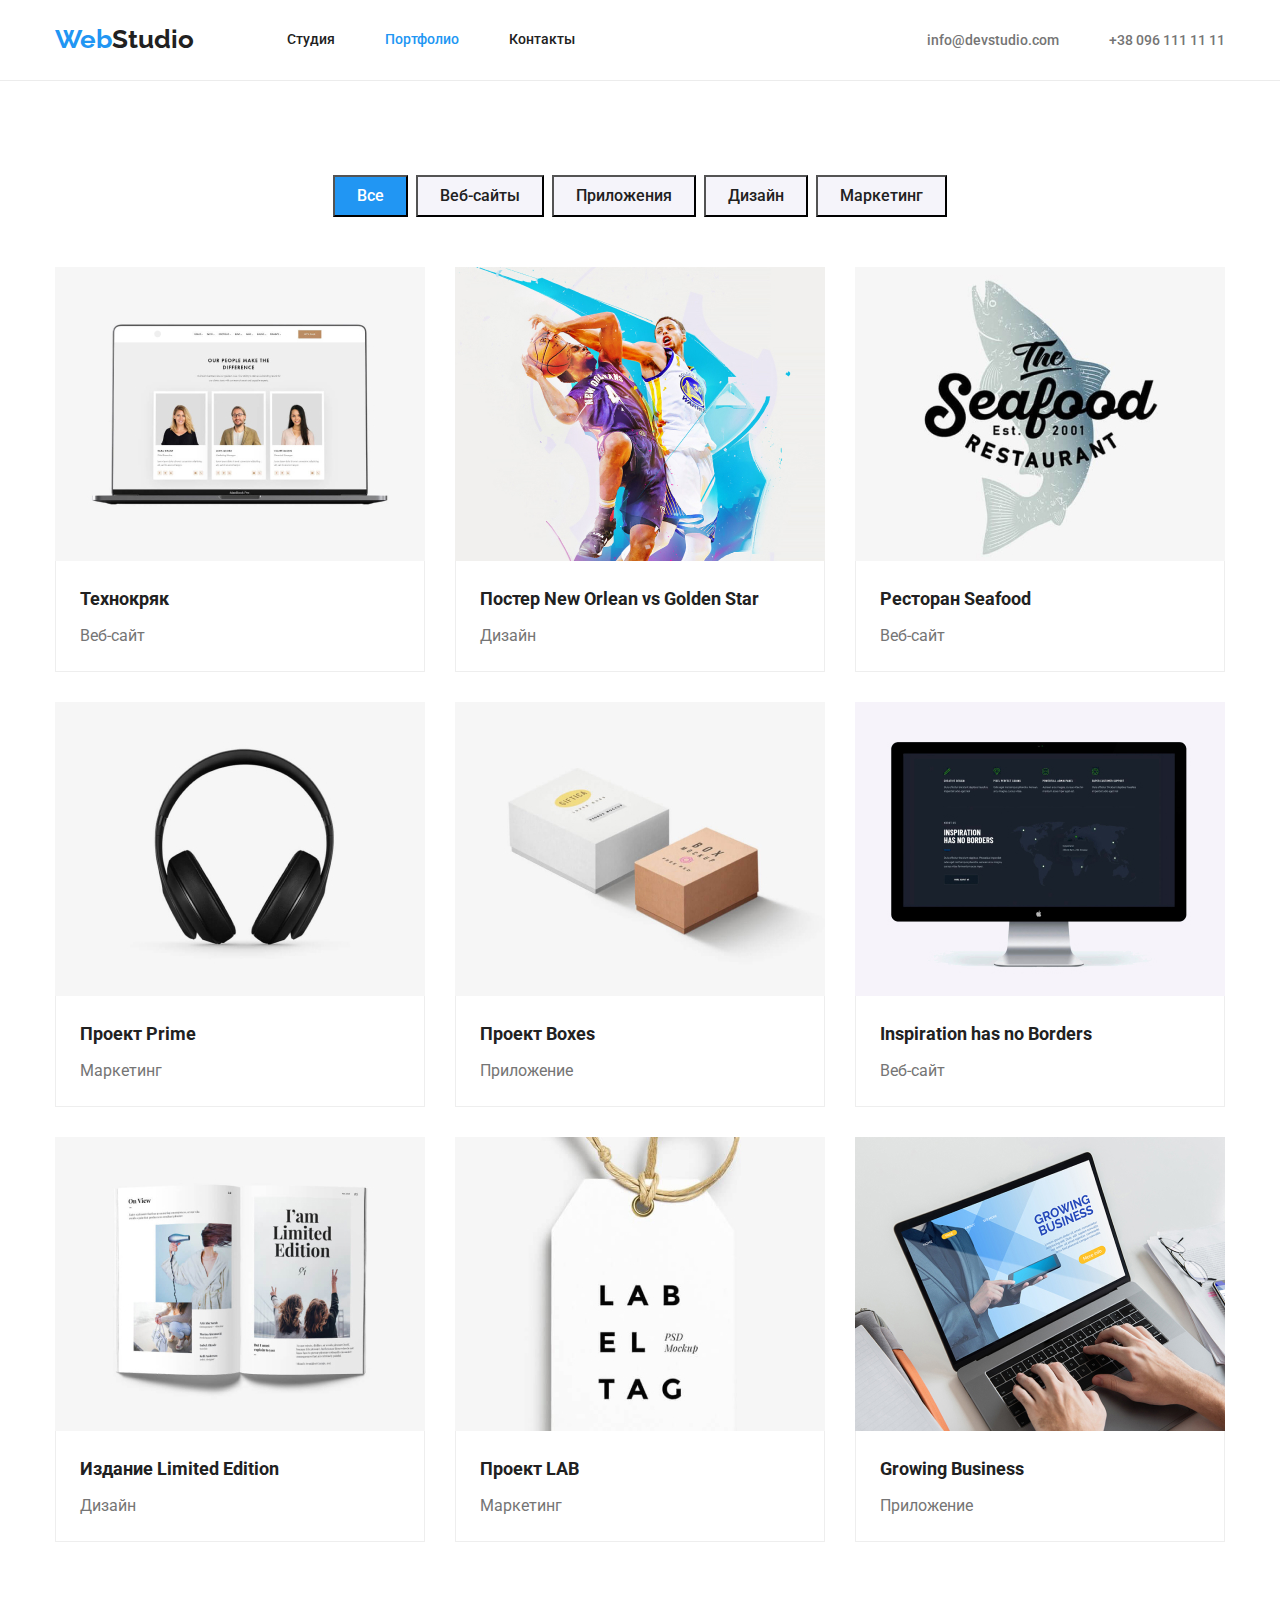
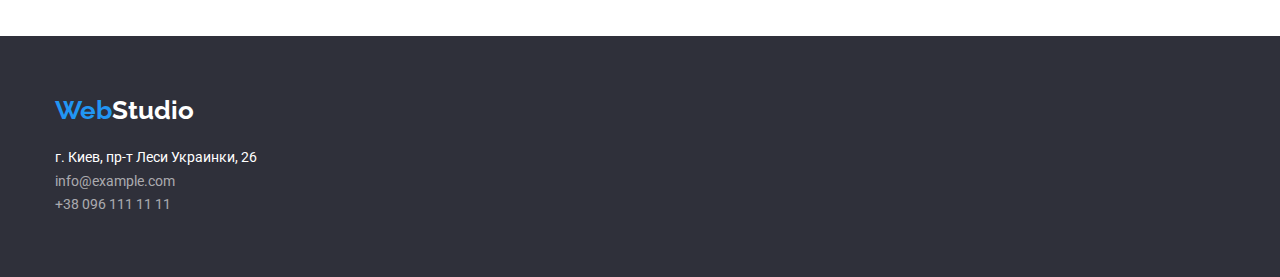
==== portfolio.html @ 1ecdde6a "Сделали фон Героя" ====
<!DOCTYPE html>
<html lang="ru">

<head>
    <meta charset="UTF-8" />
    <title>WebStudio</title>
    <link rel="preconnect" href="https://fonts.googleapis.com" />
    <link rel="preconnect" href="https://fonts.gstatic.com" crossorigin />
    <link href="https://fonts.googleapis.com/css2?family=Raleway:wght@700&family=Roboto:wght@400;500;700;900&display=swap" rel="stylesheet" />
    <link rel="stylesheet" href="https://cdnjs.cloudflare.com/ajax/libs/modern-normalize/1.1.0/modern-normalize.css" />
    <link rel="stylesheet" href="./css/styles.css" />
</head>

<body class="page">
    <!-- header -->
    <header class="page-header">
        <div class="container">
            <nav class="navigation main-nav">
                <a class="logo link" href="" lang="en">Web<span class="logo-accent">Studio</span>
          </a>
                <ul class="menu list">
                    <li class="menu-item">
                        <a href="./index.html" class="site-nav link">Студия</a>
                    </li>
                    <li class="menu-item">
                        <a href="./portfolio.html" class="site-nav link current">Портфолио</a
              >
            </li>
            <li class="menu-item">
              <a href="" class="site-nav link">Контакты</a>
                    </li>
                </ul>

                <ul class="menu-contact list">
                    <li class="item">
                        <a href="mailto:info@devstudio.com" class="contact-nav link">info@devstudio.com</a
              >
            </li>
            <li class="item">
              <a href="tel:+380961111111" class="contact-nav link"
                >+38 096 111 11 11</a
              >
            </li>
          </ul>
        </nav>
      </div>
    </header>
    <main>
      <section class="section">
        <div class="container">
          <h1 class="filters-link visually-hidden">Каталог работ</h1>

          <ul class="list filters">
            <li class="filters-btn">
              <button class="style-btn current" type="button">Все</button>
            </li>
            <li class="filters-btn">
              <button class="style-btn" type="button">Веб-сайты</button>
            </li>
            <li class="filters-btn">
              <button class="style-btn" type="button">Приложения</button>
            </li>
            <li class="filters-btn">
              <button class="style-btn" type="button">Дизайн</button>
            </li>
            <li class="filters-btn">
              <button class="style-btn" type="button">Маркетинг</button>
            </li>
          </ul>

          <ul class="list catalog">
            <li class="catalog-link">
              <a href="" class="link">
                <img
                  src="./images/portfolio_1.jpg"
                  alt="наши сотрудники"
                  width="370"
                  height="294"
                />
                <div class="catalog-content-wrapper">
                  <h2 class="section-works">Технокряк</h2>
                  <p class="subtytle">Веб-сайт</p>
                </div>
              </a>
                    </li>
                    <li class="catalog-link">
                        <a href="" class="link">
                            <img src="./images/portfolio_2.jpg" alt="баскетбол" width="370" height="294" />
                            <div class="catalog-content-wrapper">
                                <h2 class="section-works">
                                    Постер New Orlean vs Golden Star
                                </h2>
                                <p class="subtytle">Дизайн</p>
                            </div>
                        </a>
                    </li>
                    <li class="catalog-link">
                        <a href="" class="link">
                            <img src="./images/portfolio_3.jpg" alt="морепродукты" width="370" height="294" />
                            <div class="catalog-content-wrapper">
                                <h2 class="section-works">Ресторан Seafood</h2>
                                <p class="subtytle">Веб-сайт</p>
                            </div>
                        </a>
                    </li>
                    <li class="catalog-link">
                        <a href="" class="link">
                            <img src="./images/portfolio_4.jpg" alt="наушники" width="370" height="294" />
                            <div class="catalog-content-wrapper">
                                <h2 class="section-works">Проект Prime</h2>
                                <p class="subtytle">Маркетинг</p>
                            </div>
                        </a>
                    </li>
                    <li class="catalog-link">
                        <a href="" class="link">
                            <img src="./images/portfolio_5.jpg" alt="коробочки" width="370" height="294" />
                            <div class="catalog-content-wrapper">
                                <h2 class="section-works">Проект Boxes</h2>
                                <p class="subtytle">Приложение</p>
                            </div>
                        </a>
                    </li>
                    <li class="catalog-link">
                        <a href="" class="link">
                            <img src="./images/portfolio_6.jpg" alt="монитор" width="370" height="294" />
                            <div class="catalog-content-wrapper">
                                <h2 class="section-works">Inspiration has no Borders</h2>
                                <p class="subtytle">Веб-сайт</p>
                            </div>
                        </a>
                    </li>
                    <li class="catalog-link">
                        <a href="" class="link">
                            <img src="./images/portfolio_7.jpg" alt="книга" width="370" height="294" />
                            <div class="catalog-content-wrapper">
                                <h2 class="section-works">Издание Limited Edition</h2>
                                <p class="subtytle">Дизайн</p>
                            </div>
                        </a>
                    </li>
                    <li class="catalog-link">
                        <a href="" class="link">
                            <img src="./images/portfolio_8.jpg" alt="этикетка" width="370" height="294" />
                            <div class="catalog-content-wrapper">
                                <h2 class="section-works">Проект LAB</h2>
                                <p class="subtytle">Маркетинг</p>
                            </div>
                        </a>
                    </li>
                    <li class="catalog-link">
                        <a href="" class="link">
                            <img src="./images/portfolio_9.jpg" alt="ноутбук" width="370" height="294" />
                            <div class="catalog-content-wrapper">
                                <h2 class="section-works">Growing Business</h2>
                                <p class="subtytle">Приложение</p>
                            </div>
                        </a>
                    </li>
                </ul>
        </div>
        </section>
        </main>
        <footer class="footer">
            <div class="container">
                <a class="logo-footer link" href="" lang="en">Web<span class="logo-accent-footer">Studio</span></a
        >
        <address class="address">
          <ul class="list">
            <li>
              <a
                href="https://goo.gl/maps/fRFSX92PW33ccEuu6"
                class="link contact-info"
                target="_blank"
                rel="noopener noreferrer"
                >г. Киев, пр-т Леси Украинки, 26</a
              >
            </li>
            <li>
              <a href="mailto:info@example.com" class="link contact-info-item"
                >info@example.com</a
              >
            </li>
            <li>
              <a href="tel:+380961111111" class="link contact-info-item"
                >+38 096 111 11 11</a
              >
            </li>
          </ul>
        </address>
      </div>
    </footer>
  </body>
</html>
---- css/styles.css ----
h1,
h2,
h3,
p {
    margin-top: 0;
    margin-bottom: 0;
}

ul {
    margin-top: 0;
    margin-bottom: 0;
    padding-left: 0;
}

img {
    display: block;
}

.list {
    list-style: none;
    padding: 0;
    margin: 0;
}

.link {
    text-decoration: none;
}

 :root {
    --primary-text-color: #212121;
    --title-color: #757575;
    --primary-text-color-theme-light: #E5E5E5;
    --secondary-text-color-theme-light: #F5F4FA;
    --primary-text-color-theme-dark: #2F303A;
}

body {
    font-family: "Roboto", sans-serif;
    font-style: normal;
}


/*цвет основного текста #212121*/


/*цвет вторичного текста #757575*/


/*белый #FFFFFF*/


/*акцент #2196F3*/


/*цвет фона #F5F4FA*/


/* цвет фона #2F303A*/

.container {
    width: 1200px;
    padding-left: 15px;
    padding-right: 15px;
    margin: 0 auto;
}


/*      HEADER    */

.page-header {
    background-color: #FFFFFF;
    border-bottom: 1px solid #ECECEC;
}

.page-container {
    display: flex;
}

.logo {
    color: #2196F3;
    font-family: 'Raleway', sans-serif;
    font-weight: 700;
    font-size: 26px;
    line-height: 1, 19;
    display: block;
    padding-top: 24px;
    padding-bottom: 25px;
}

.logo-accent {
    color: var(--primary-text-color);
    font-family: 'Raleway', sans-serif;
    font-weight: 700;
    font-size: 26px;
    line-height: 1, 19;
}

.logo-accent-footer {
    color: #FFFFFF;
    font-family: 'Raleway', sans-serif;
    font-weight: 700;
    font-size: 26px;
    line-height: 1, 19;
}

.menu {
    font-weight: 500;
    font-size: 14px;
    line-height: 1.14;
    display: flex;
    margin-left: 93px;
}

.menu li {
    margin-right: 50px;
}

.menu .menu-item:last-child {
    margin-right: 0;
}

.menu .site-nav {
    display: block;
    padding-top: 32px;
    padding-bottom: 32px;
}

.menu .contact-nav {
    display: block;
    padding-top: 32px;
    padding-bottom: 32px;
}

.menu-contact {
    display: flex;
    margin-left: auto;
}

.menu-contact li {
    margin-right: 50px;
}

.menu-contact .item:last-child {
    margin-right: 0;
}

.menu-contact .contact-nav {
    display: block;
    padding-top: 32px;
    padding-bottom: 32px;
}

.main-nav {
    display: flex;
    align-items: center;
}

.filters-btn {
    margin-right: 8px;
}

.filters .filters-btn:last-child {
    margin-right: 0;
}

.catalog {
    display: flex;
    flex-wrap: wrap;
    flex-basis: calc((100%-90px)/3);
}

.catalog-link {
    background-color: #FFFFFF;
}

.catalog-link:not(:nth-child(3n)) {
    margin-right: 30px;
}

.catalog-link:not(:nth-last-child(-n + 3)) {
    margin-bottom: 30px;
}

.catalog-content-wrapper {
    border-bottom: 1px solid #EEEEEE;
    border-left: 1px solid #EEEEEE;
    border-right: 1px solid #EEEEEE;
    padding: 20px 24px;
}

.site-nav {
    color: var(--primary-text-color);
    font-weight: 500;
    font-size: 14px;
}

.site-nav:hover,
.site-nav:focus {
    color: #2196F3;
}

.site-nav.current {
    color: #2196F3;
}

.contact-nav {
    color: var(--title-color);
    font-weight: 500;
    font-size: 14px;
}

.contact-nav:hover,
.contact-nav:focus {
    color: #2196F3;
}

.modal-btn {
    color: #FFFFFF;
    background-color: #2196F3;
    font-weight: 700;
    font-size: 16px;
    line-height: 1.87;
    text-align: center;
    letter-spacing: 0.06em;
    cursor: pointer;
    display: inline-block;
    border-radius: 4px;
    padding: 10px 32px 10px 32px;
    border: none;
}

.modal-btn:hover,
.modal-btn:focus {
    background-color: #188CE8;
    color: #FFFFFF;
}

.style-btn {
    background-color: var(--secondary-text-color-theme-light);
    color: var(--primary-text-color);
    font-weight: 500;
    font-size: 16px;
    line-height: 1.62;
    text-align: center;
    cursor: pointer;
    padding: 6px 22px 6px 22px;
}

.style-btn:hover,
.style-btn:focus {
    color: #FFFFFF;
    background-color: #2196F3;
}

.style-btn.current {
    color: #FFFFFF;
    background-color: #2196F3;
}


/*   hero  */

.hero {
    color: #FFFFFF;
    background-color: var(--primary-text-color-theme-dark);
    text-align: center;
    padding-top: 200px;
    padding-bottom: 200px;
    max-width: 1600px;
    max-height: 600px;
    margin-left: auto;
    margin-right: auto;
    background-image: linear-gradient(to right, rgba(47, 48, 58, 0.4), rgba(47, 48, 58, 0.4)), url(../images/background_hero.jpg);
    background-repeat: no-repeat;
    background-position: center;
    background-size: contain;
}

.hero-title {
    font-weight: 900;
    font-size: 44px;
    line-height: 1.36;
    text-align: center;
    vertical-align: Top;
    letter-spacing: 0.06em;
    max-width: 696px;
    margin: 0 auto;
    margin-bottom: 30px;
    border: none;
}

.filters-link {
    text-align: center;
}


/* section  */

.section-theme-light {
    background-color: var(--primary-text-color-theme-light);
}

.section-title-theme-light {
    background-color: var(--primary-text-color-theme-light);
}

.title-theme-light {
    background-color: var(--secondary-text-color-theme-light);
}

.background-theme-light {
    background-color: var(--primary-text-color-theme-light);
}

.section {
    padding-top: 94px;
    padding-bottom: 94px;
}

.section-advantage {
    padding-top: 94px;
}

.section-title {
    font-weight: 700;
    font-size: 36px;
    line-height: 1.16;
    text-align: center;
    margin-bottom: 50px;
}

.visually-hidden {
    position: absolute;
    width: 1px;
    height: 1px;
    margin: -1px;
    border: 0;
    padding: 0;
    white-space: nowrap;
    clip-path: inset(100%);
    clip: rect(0 0 0 0);
    overflow: hidden;
}

.feature {
    display: flex;
    padding: 0;
    margin: 0;
}

.feature-list {
    margin-right: 30px;
    width: 270px;
}

.feature .feature-list:last-child {
    margin-right: 0;
}

.employees {
    display: flex;
    padding: 0;
    margin: 0;
}

.image-list {
    margin-right: 30px;
}

.feature-title {
    font-weight: 700;
    font-size: 14px;
    line-height: 1.14;
    display: flex;
    margin-bottom: 10px;
}

.feature .image-list:last-child {
    margin-right: 0;
}

.employees-photo {
    margin-right: 30px;
}

.employees .employees-photo:last-child {
    margin-right: 0;
}

.employees-content-wrapper {
    padding: 30px 10px;
    background-color: #FFFFFF;
}

.employees-name {
    font-weight: 500;
    font-size: 16px;
    line-height: 1.18;
    text-align: center;
    margin-bottom: 10px;
}

.employees-position {
    color: var(--title-color);
    font-weight: 400;
    font-size: 16px;
    line-height: 1.18;
    text-align: center;
}

.text {
    color: var(--title-color);
    font-weight: 400;
    font-size: 14px;
    line-height: 1.71;
}

.filters {
    display: flex;
    justify-content: center;
    margin-bottom: 50px;
}

.section-works {
    color: var(--primary-text-color);
    font-weight: 700;
    font-size: 18px;
    line-height: 2;
    margin-bottom: 4px;
}

.subtytle {
    color: var(--title-color);
    font-weight: 400;
    font-size: 16px;
    line-height: 1.87;
}


/*    FOOTER   */

.logo-footer {
    color: #2196F3;
    font-family: 'Raleway', sans-serif;
    font-weight: 700;
    font-size: 26px;
    line-height: 1, 19;
    display: inline-block;
    margin-bottom: 20px;
}

.address {
    font-style: normal;
}

.address-list {
    margin-bottom: 9px;
}

.contact-info {
    color: #FFFFFF;
    font-weight: 400;
    font-size: 14px;
    line-height: 1.71;
    margin-top: 20px;
}

.contact-info:hover,
.contact-info:focus {
    color: #2196F3;
}

.contact-info-item {
    color: rgba(255, 255, 255, 0.6);
    font-weight: 400;
    font-size: 14px;
    line-height: 1.71;
}

.contact-info-item:hover,
.contact-info-item:focus {
    color: #2196F3;
}

.footer {
    background-color: var(--primary-text-color-theme-dark);
    padding: 60px 0;
}
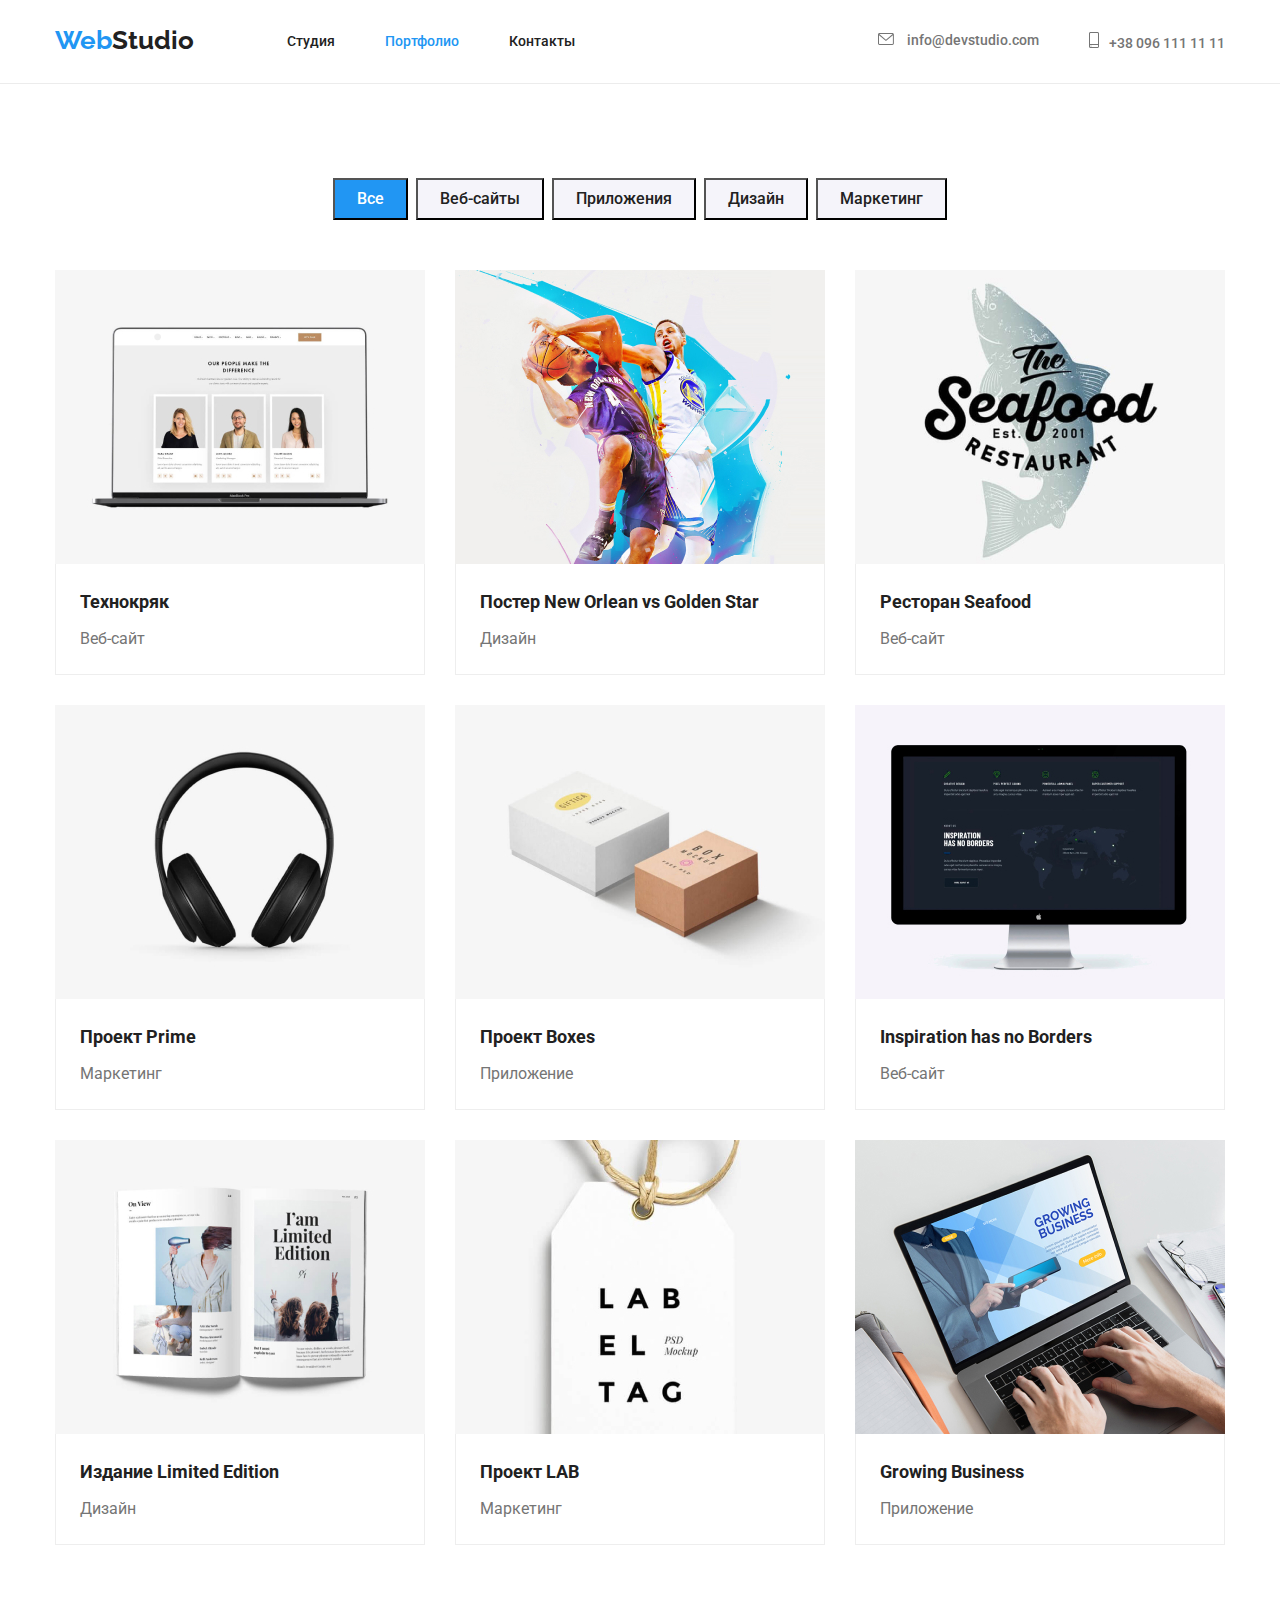
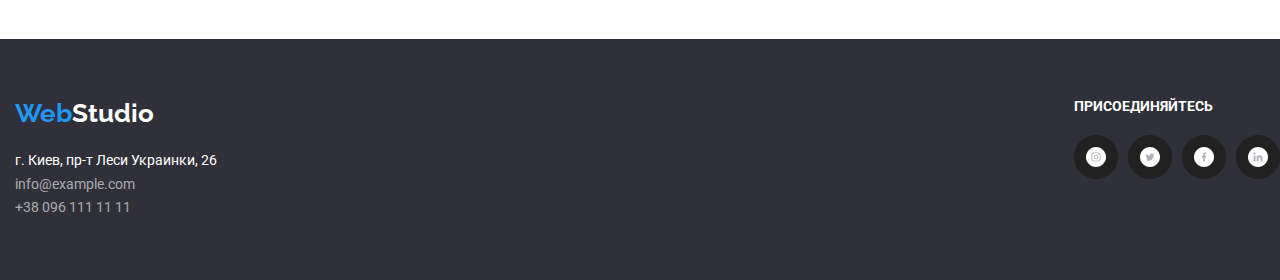
==== commit 3f64b8cd: "исправили ошибки" ====
--- a/portfolio.html
+++ b/portfolio.html
@@ -33,11 +33,15 @@
 
                 <ul class="menu-contact list">
                     <li class="item">
-                        <a href="mailto:info@devstudio.com" class="contact-nav link">info@devstudio.com</a
-              >
-            </li>
-            <li class="item">
-              <a href="tel:+380961111111" class="contact-nav link"
+                        <a href=" mailto:info@devstudio.com" class="contact-nav link">
+                            <svg class="button-icon">
+                  <use href="./images/icons.svg#icon-envelope"></use>
+                </svg> info@devstudio.com
+                        </a>
+                    </li>
+                    <li class="item">
+                        <a href="tel:+380961111111" class="contact-nav link"><svg class="button-icon-phone">
+                  <use href="./images/icons.svg#icon-smartphone"></use></svg
                 >+38 096 111 11 11</a
               >
             </li>
@@ -189,6 +193,40 @@
           </ul>
         </address>
       </div>
-    </footer>
-  </body>
+      <div>
+        <h3 class="footer-title">ПРИСОЕДИНЯЙТЕСЬ</h3>
+        <ul class="footer-list list">
+          <li class="footer-list-item">
+            <a href="" class="footer-list-link">
+              <svg class="footer-list-icon" width="20" height="20">
+                <use href="./images/icons.svg#icon-instagram"></use>
+              </svg>
+            </a>
+                </li>
+                <li class="footer-list-item">
+                    <a href="" class="footer-list-link">
+                        <svg class="footer-list-icon" width="20" height="20">
+                <use href="./images/icons.svg#icon-twitter"></use>
+              </svg>
+                    </a>
+                </li>
+                <li class="footer-list-item">
+                    <a href="" class="footer-list-link">
+                        <svg class="footer-list-icon" width="20" height="20">
+                <use href="./images/icons.svg#icon-facebook"></use>
+              </svg>
+                    </a>
+                </li>
+                <li class="footer-list-item">
+                    <a href="" class="footer-list-link">
+                        <svg class="footer-list-icon" width="20" height="20">
+                <use href="./images/icons.svg#icon-linkedin"></use>
+              </svg>
+                    </a>
+                </li>
+                </ul>
+            </div>
+        </footer>
+</body>
+
 </html>--- a/css/styles.css
+++ b/css/styles.css
@@ -1,488 +1,637 @@
-h1,
-h2,
-h3,
-p {
-    margin-top: 0;
-    margin-bottom: 0;
-}
-
-ul {
-    margin-top: 0;
-    margin-bottom: 0;
-    padding-left: 0;
-}
-
-img {
-    display: block;
-}
-
-.list {
-    list-style: none;
-    padding: 0;
-    margin: 0;
-}
-
-.link {
-    text-decoration: none;
-}
-
- :root {
-    --primary-text-color: #212121;
-    --title-color: #757575;
-    --primary-text-color-theme-light: #E5E5E5;
-    --secondary-text-color-theme-light: #F5F4FA;
-    --primary-text-color-theme-dark: #2F303A;
-}
-
-body {
-    font-family: "Roboto", sans-serif;
-    font-style: normal;
-}
-
-
-/*цвет основного текста #212121*/
-
-
-/*цвет вторичного текста #757575*/
-
-
-/*белый #FFFFFF*/
-
-
-/*акцент #2196F3*/
-
-
-/*цвет фона #F5F4FA*/
-
-
-/* цвет фона #2F303A*/
-
-.container {
-    width: 1200px;
-    padding-left: 15px;
-    padding-right: 15px;
-    margin: 0 auto;
-}
-
-
-/*      HEADER    */
-
-.page-header {
-    background-color: #FFFFFF;
-    border-bottom: 1px solid #ECECEC;
-}
-
-.page-container {
-    display: flex;
-}
-
-.logo {
-    color: #2196F3;
-    font-family: 'Raleway', sans-serif;
-    font-weight: 700;
-    font-size: 26px;
-    line-height: 1, 19;
-    display: block;
-    padding-top: 24px;
-    padding-bottom: 25px;
-}
-
-.logo-accent {
-    color: var(--primary-text-color);
-    font-family: 'Raleway', sans-serif;
-    font-weight: 700;
-    font-size: 26px;
-    line-height: 1, 19;
-}
-
-.logo-accent-footer {
-    color: #FFFFFF;
-    font-family: 'Raleway', sans-serif;
-    font-weight: 700;
-    font-size: 26px;
-    line-height: 1, 19;
-}
-
-.menu {
-    font-weight: 500;
-    font-size: 14px;
-    line-height: 1.14;
-    display: flex;
-    margin-left: 93px;
-}
-
-.menu li {
-    margin-right: 50px;
-}
-
-.menu .menu-item:last-child {
-    margin-right: 0;
-}
-
-.menu .site-nav {
-    display: block;
-    padding-top: 32px;
-    padding-bottom: 32px;
-}
-
-.menu .contact-nav {
-    display: block;
-    padding-top: 32px;
-    padding-bottom: 32px;
-}
-
-.menu-contact {
-    display: flex;
-    margin-left: auto;
-}
-
-.menu-contact li {
-    margin-right: 50px;
-}
-
-.menu-contact .item:last-child {
-    margin-right: 0;
-}
-
-.menu-contact .contact-nav {
-    display: block;
-    padding-top: 32px;
-    padding-bottom: 32px;
-}
-
-.main-nav {
-    display: flex;
-    align-items: center;
-}
-
-.filters-btn {
-    margin-right: 8px;
-}
-
-.filters .filters-btn:last-child {
-    margin-right: 0;
-}
-
-.catalog {
-    display: flex;
-    flex-wrap: wrap;
-    flex-basis: calc((100%-90px)/3);
-}
-
-.catalog-link {
-    background-color: #FFFFFF;
-}
-
-.catalog-link:not(:nth-child(3n)) {
-    margin-right: 30px;
-}
-
-.catalog-link:not(:nth-last-child(-n + 3)) {
-    margin-bottom: 30px;
-}
-
-.catalog-content-wrapper {
-    border-bottom: 1px solid #EEEEEE;
-    border-left: 1px solid #EEEEEE;
-    border-right: 1px solid #EEEEEE;
-    padding: 20px 24px;
-}
-
-.site-nav {
-    color: var(--primary-text-color);
-    font-weight: 500;
-    font-size: 14px;
-}
-
-.site-nav:hover,
-.site-nav:focus {
-    color: #2196F3;
-}
-
-.site-nav.current {
-    color: #2196F3;
-}
-
-.contact-nav {
-    color: var(--title-color);
-    font-weight: 500;
-    font-size: 14px;
-}
-
-.contact-nav:hover,
-.contact-nav:focus {
-    color: #2196F3;
-}
-
-.modal-btn {
-    color: #FFFFFF;
-    background-color: #2196F3;
-    font-weight: 700;
-    font-size: 16px;
-    line-height: 1.87;
-    text-align: center;
-    letter-spacing: 0.06em;
-    cursor: pointer;
-    display: inline-block;
-    border-radius: 4px;
-    padding: 10px 32px 10px 32px;
-    border: none;
-}
-
-.modal-btn:hover,
-.modal-btn:focus {
-    background-color: #188CE8;
-    color: #FFFFFF;
-}
-
-.style-btn {
-    background-color: var(--secondary-text-color-theme-light);
-    color: var(--primary-text-color);
-    font-weight: 500;
-    font-size: 16px;
-    line-height: 1.62;
-    text-align: center;
-    cursor: pointer;
-    padding: 6px 22px 6px 22px;
-}
-
-.style-btn:hover,
-.style-btn:focus {
-    color: #FFFFFF;
-    background-color: #2196F3;
-}
-
-.style-btn.current {
-    color: #FFFFFF;
-    background-color: #2196F3;
-}
-
-
-/*   hero  */
-
-.hero {
-    color: #FFFFFF;
-    background-color: var(--primary-text-color-theme-dark);
-    text-align: center;
-    padding-top: 200px;
-    padding-bottom: 200px;
-    max-width: 1600px;
-    max-height: 600px;
-    margin-left: auto;
-    margin-right: auto;
-    background-image: linear-gradient(to right, rgba(47, 48, 58, 0.4), rgba(47, 48, 58, 0.4)), url(../images/background_hero.jpg);
-    background-repeat: no-repeat;
-    background-position: center;
-    background-size: contain;
-}
-
-.hero-title {
-    font-weight: 900;
-    font-size: 44px;
-    line-height: 1.36;
-    text-align: center;
-    vertical-align: Top;
-    letter-spacing: 0.06em;
-    max-width: 696px;
-    margin: 0 auto;
-    margin-bottom: 30px;
-    border: none;
-}
-
-.filters-link {
-    text-align: center;
-}
-
-
-/* section  */
-
-.section-theme-light {
-    background-color: var(--primary-text-color-theme-light);
-}
-
-.section-title-theme-light {
-    background-color: var(--primary-text-color-theme-light);
-}
-
-.title-theme-light {
-    background-color: var(--secondary-text-color-theme-light);
-}
-
-.background-theme-light {
-    background-color: var(--primary-text-color-theme-light);
-}
-
-.section {
-    padding-top: 94px;
-    padding-bottom: 94px;
-}
-
-.section-advantage {
-    padding-top: 94px;
-}
-
-.section-title {
-    font-weight: 700;
-    font-size: 36px;
-    line-height: 1.16;
-    text-align: center;
-    margin-bottom: 50px;
-}
-
-.visually-hidden {
-    position: absolute;
-    width: 1px;
-    height: 1px;
-    margin: -1px;
-    border: 0;
-    padding: 0;
-    white-space: nowrap;
-    clip-path: inset(100%);
-    clip: rect(0 0 0 0);
-    overflow: hidden;
-}
-
-.feature {
-    display: flex;
-    padding: 0;
-    margin: 0;
-}
-
-.feature-list {
-    margin-right: 30px;
-    width: 270px;
-}
-
-.feature .feature-list:last-child {
-    margin-right: 0;
-}
-
-.employees {
-    display: flex;
-    padding: 0;
-    margin: 0;
-}
-
-.image-list {
-    margin-right: 30px;
-}
-
-.feature-title {
-    font-weight: 700;
-    font-size: 14px;
-    line-height: 1.14;
-    display: flex;
-    margin-bottom: 10px;
-}
-
-.feature .image-list:last-child {
-    margin-right: 0;
-}
-
-.employees-photo {
-    margin-right: 30px;
-}
-
-.employees .employees-photo:last-child {
-    margin-right: 0;
-}
-
-.employees-content-wrapper {
-    padding: 30px 10px;
-    background-color: #FFFFFF;
-}
-
-.employees-name {
-    font-weight: 500;
-    font-size: 16px;
-    line-height: 1.18;
-    text-align: center;
-    margin-bottom: 10px;
-}
-
-.employees-position {
-    color: var(--title-color);
-    font-weight: 400;
-    font-size: 16px;
-    line-height: 1.18;
-    text-align: center;
-}
-
-.text {
-    color: var(--title-color);
-    font-weight: 400;
-    font-size: 14px;
-    line-height: 1.71;
-}
-
-.filters {
-    display: flex;
-    justify-content: center;
-    margin-bottom: 50px;
-}
-
-.section-works {
-    color: var(--primary-text-color);
-    font-weight: 700;
-    font-size: 18px;
-    line-height: 2;
-    margin-bottom: 4px;
-}
-
-.subtytle {
-    color: var(--title-color);
-    font-weight: 400;
-    font-size: 16px;
-    line-height: 1.87;
-}
-
-
-/*    FOOTER   */
-
-.logo-footer {
-    color: #2196F3;
-    font-family: 'Raleway', sans-serif;
-    font-weight: 700;
-    font-size: 26px;
-    line-height: 1, 19;
-    display: inline-block;
-    margin-bottom: 20px;
-}
-
-.address {
-    font-style: normal;
-}
-
-.address-list {
-    margin-bottom: 9px;
-}
-
-.contact-info {
-    color: #FFFFFF;
-    font-weight: 400;
-    font-size: 14px;
-    line-height: 1.71;
-    margin-top: 20px;
-}
-
-.contact-info:hover,
-.contact-info:focus {
-    color: #2196F3;
-}
-
-.contact-info-item {
-    color: rgba(255, 255, 255, 0.6);
-    font-weight: 400;
-    font-size: 14px;
-    line-height: 1.71;
-}
-
-.contact-info-item:hover,
-.contact-info-item:focus {
-    color: #2196F3;
-}
-
-.footer {
-    background-color: var(--primary-text-color-theme-dark);
-    padding: 60px 0;
-}+    h1,
+    h2,
+    h3,
+    p {
+        margin-top: 0;
+        margin-bottom: 0;
+    }
+    
+    ul {
+        margin-top: 0;
+        margin-bottom: 0;
+        padding-left: 0;
+    }
+    
+    img {
+        display: block;
+    }
+    
+    .list {
+        list-style: none;
+        padding: 0;
+        margin: 0;
+    }
+    
+    .link {
+        text-decoration: none;
+    }
+    
+     :root {
+        --primary-text-color: #212121;
+        --title-color: #757575;
+        --primary-text-color-theme-light: #E5E5E5;
+        --secondary-text-color-theme-light: #F5F4FA;
+        --primary-text-color-theme-dark: #2F303A;
+    }
+    
+    body {
+        font-family: "Roboto", sans-serif;
+        font-style: normal;
+    }
+    /*цвет основного текста #212121*/
+    /*цвет вторичного текста #757575*/
+    /*белый #FFFFFF*/
+    /*акцент #2196F3*/
+    /*цвет фона #F5F4FA*/
+    /* цвет фона #2F303A*/
+    
+    .container {
+        width: 1200px;
+        padding-left: 15px;
+        padding-right: 15px;
+        margin: 0 auto;
+    }
+    /*      HEADER    */
+    
+    .page-header {
+        background-color: #FFFFFF;
+        border-bottom: 1px solid #ECECEC;
+    }
+    
+    .page-container {
+        display: flex;
+    }
+    
+    .logo {
+        color: #2196F3;
+        font-family: 'Raleway', sans-serif;
+        font-weight: 700;
+        font-size: 26px;
+        line-height: 1, 19;
+        display: block;
+        padding-top: 24px;
+        padding-bottom: 25px;
+    }
+    
+    .logo-accent {
+        color: var(--primary-text-color);
+        font-family: 'Raleway', sans-serif;
+        font-weight: 700;
+        font-size: 26px;
+        line-height: 1, 19;
+    }
+    
+    .logo-accent-footer {
+        color: #FFFFFF;
+        font-family: 'Raleway', sans-serif;
+        font-weight: 700;
+        font-size: 26px;
+        line-height: 1, 19;
+    }
+    
+    .menu {
+        font-weight: 500;
+        font-size: 14px;
+        line-height: 1.14;
+        display: flex;
+        margin-left: 93px;
+    }
+    
+    .menu li {
+        margin-right: 50px;
+    }
+    
+    .menu .menu-item:last-child {
+        margin-right: 0;
+    }
+    
+    .menu .site-nav {
+        display: block;
+        padding-top: 32px;
+        padding-bottom: 32px;
+    }
+    
+    .menu .contact-nav {
+        display: block;
+        padding-top: 32px;
+        padding-bottom: 32px;
+    }
+    
+    .menu-contact {
+        display: flex;
+        margin-left: auto;
+    }
+    
+    .menu-contact li {
+        margin-right: 50px;
+    }
+    
+    .menu-contact .item:last-child {
+        margin-right: 0;
+    }
+    
+    .menu-contact .contact-nav {
+        display: block;
+        padding-top: 32px;
+        padding-bottom: 32px;
+    }
+    
+    .main-nav {
+        display: flex;
+        align-items: center;
+    }
+    
+    .filters-btn {
+        margin-right: 8px;
+    }
+    
+    .filters .filters-btn:last-child {
+        margin-right: 0;
+    }
+    
+    .catalog {
+        display: flex;
+        flex-wrap: wrap;
+        flex-basis: calc((100%-90px)/3);
+    }
+    
+    .catalog-link {
+        background-color: #FFFFFF;
+    }
+    
+    .catalog-link:not(:nth-child(3n)) {
+        margin-right: 30px;
+    }
+    
+    .catalog-link:not(:nth-last-child(-n + 3)) {
+        margin-bottom: 30px;
+    }
+    
+    .catalog-content-wrapper {
+        border-bottom: 1px solid #EEEEEE;
+        border-left: 1px solid #EEEEEE;
+        border-right: 1px solid #EEEEEE;
+        padding: 20px 24px;
+    }
+    
+    .catalog-link:hover,
+    .catalog-link:focus {
+        box-shadow: 1px 4px 1px 1px rgba(0, 0, 0, 0.16);
+    }
+    
+    .site-nav {
+        color: var(--primary-text-color);
+        font-weight: 500;
+        font-size: 14px;
+    }
+    
+    .site-nav:hover,
+    .site-nav:focus {
+        color: #2196F3;
+    }
+    
+    .site-nav.current {
+        color: #2196F3;
+    }
+    
+    .contact-nav {
+        color: var(--title-color);
+        font-weight: 500;
+        font-size: 14px;
+        align-items: center;
+    }
+    
+    .contact-nav:hover,
+    .contact-nav:focus {
+        color: #2196F3;
+    }
+    
+    .button-icon {
+        width: 16px;
+        height: 12px;
+        fill: #757575;
+        align-items: center;
+        margin-right: 10px;
+    }
+    
+    .button-icon:hover,
+    .button-icon:focus {
+        color: #2196F3;
+    }
+    
+    .button-icon-phone {
+        width: 10px;
+        height: 16px;
+        fill: #757575;
+        align-items: center;
+        margin-right: 10px;
+    }
+    
+    .button-icon-phone:hover,
+    .button-icon-phone:focus {
+        color: #2196F3;
+    }
+    
+    .modal-btn {
+        color: #FFFFFF;
+        background-color: #2196F3;
+        font-weight: 700;
+        font-size: 16px;
+        line-height: 1.87;
+        text-align: center;
+        letter-spacing: 0.06em;
+        cursor: pointer;
+        display: inline-block;
+        border-radius: 4px;
+        padding: 10px 32px 10px 32px;
+        border: none;
+    }
+    
+    .modal-btn:hover,
+    .modal-btn:focus {
+        background-color: #188CE8;
+        color: #FFFFFF;
+    }
+    
+    .style-btn {
+        background-color: var(--secondary-text-color-theme-light);
+        color: var(--primary-text-color);
+        font-weight: 500;
+        font-size: 16px;
+        line-height: 1.62;
+        text-align: center;
+        cursor: pointer;
+        padding: 6px 22px 6px 22px;
+    }
+    
+    .style-btn:hover,
+    .style-btn:focus {
+        color: #FFFFFF;
+        background-color: #2196F3;
+    }
+    
+    .style-btn.current {
+        color: #FFFFFF;
+        background-color: #2196F3;
+    }
+    /*   hero  */
+    
+    .hero {
+        color: #FFFFFF;
+        background-color: var(--primary-text-color-theme-dark);
+        text-align: center;
+        padding-top: 200px;
+        padding-bottom: 200px;
+        max-width: 1600px;
+        max-height: 600px;
+        margin-left: auto;
+        margin-right: auto;
+        background-image: linear-gradient(to right, rgba(47, 48, 58, 0.4), rgba(47, 48, 58, 0.4)), url(../images/background_hero.jpg);
+        background-repeat: no-repeat;
+        background-position: center;
+        background-size: contain;
+    }
+    
+    .hero-title {
+        font-weight: 900;
+        font-size: 44px;
+        line-height: 1.36;
+        text-align: center;
+        vertical-align: Top;
+        letter-spacing: 0.06em;
+        max-width: 696px;
+        margin: 0 auto;
+        margin-bottom: 30px;
+        border: none;
+    }
+    
+    .filters-link {
+        text-align: center;
+    }
+    /* section  */
+    
+    .section-theme-light {
+        background-color: var(--primary-text-color-theme-light);
+    }
+    
+    .section-title-theme-light {
+        background-color: var(--primary-text-color-theme-light);
+    }
+    
+    .title-theme-light {
+        background-color: var(--secondary-text-color-theme-light);
+    }
+    
+    .background-theme-light {
+        background-color: var(--primary-text-color-theme-light);
+    }
+    
+    .section {
+        padding-top: 94px;
+        padding-bottom: 94px;
+    }
+    
+    .section-advantage {
+        padding-top: 94px;
+    }
+    
+    .section-title {
+        font-weight: 700;
+        font-size: 36px;
+        line-height: 1.16;
+        text-align: center;
+        margin-bottom: 50px;
+    }
+    
+    .visually-hidden {
+        position: absolute;
+        width: 1px;
+        height: 1px;
+        margin: -1px;
+        border: 0;
+        padding: 0;
+        white-space: nowrap;
+        clip-path: inset(100%);
+        clip: rect(0 0 0 0);
+        overflow: hidden;
+    }
+    
+    .feature {
+        display: flex;
+        padding: 0;
+        margin: 0;
+    }
+    
+    .feature-list {
+        margin-right: 30px;
+        width: 270px;
+    }
+    
+    .thumb {
+        background-color: #F5F4FA;
+        display: flex;
+        align-items: center;
+        justify-content: center;
+        height: 120px;
+        margin-bottom: 30px;
+    }
+    
+    .employees {
+        display: flex;
+        padding: 0;
+        margin: 0;
+    }
+    
+    .image-list {
+        margin-right: 30px;
+    }
+    
+    .feature-title {
+        font-weight: 700;
+        font-size: 14px;
+        line-height: 1.14;
+        display: flex;
+        margin-bottom: 10px;
+    }
+    
+    .feature .image-list:last-child {
+        margin-right: 0;
+    }
+    
+    .employees-photo {
+        margin-right: 30px;
+    }
+    
+    .employees .employees-photo:last-child {
+        margin-right: 0;
+    }
+    
+    .employees-content-wrapper {
+        padding: 30px 10px;
+        background-color: #FFFFFF;
+        border-radius: 4px;
+        border: 1px solid rgba(0, 0, 0, 0.12);
+        border-top: none;
+    }
+    
+    .employees-name {
+        font-weight: 500;
+        font-size: 16px;
+        line-height: 1.18;
+        text-align: center;
+        margin-bottom: 10px;
+    }
+    
+    .employees-position {
+        color: var(--title-color);
+        font-weight: 400;
+        font-size: 16px;
+        line-height: 1.18;
+        text-align: center;
+    }
+    
+    .social-list {
+        display: flex;
+        justify-content: center;
+        margin-top: 16px;
+    }
+    
+    .social-list-item:not(:last-child) {
+        margin-right: 10px;
+    }
+    
+    .social-list-link {
+        display: flex;
+        align-items: center;
+        justify-content: center;
+        width: 44px;
+        height: 44px;
+        border-radius: 50%;
+        background-color: #ffffff;
+    }
+    
+    .social-list-link:hover,
+    .social-list-link:focus {
+        background-color: #2196F3;
+    }
+    
+    .social-list-icon {
+        fill: #AFB1B8;
+    }
+    
+    .social-list-link:hover .social-list-icon,
+    .social-list-link:focus .social-list-icon {
+        fill: #2196F3;
+    }
+    
+    .text {
+        color: var(--title-color);
+        font-weight: 400;
+        font-size: 14px;
+        line-height: 1.71;
+    }
+    
+    .filters {
+        display: flex;
+        justify-content: center;
+        margin-bottom: 50px;
+    }
+    
+    .section-works {
+        color: var(--primary-text-color);
+        font-weight: 700;
+        font-size: 18px;
+        line-height: 2;
+        margin-bottom: 4px;
+    }
+    
+    .subtytle {
+        color: var(--title-color);
+        font-weight: 400;
+        font-size: 16px;
+        line-height: 1.87;
+    }
+    
+    .clients-link {
+        display: flex;
+        align-items: center;
+        justify-content: center;
+    }
+    
+    .clients-list {
+        margin-right: 30px;
+        width: 170px;
+        height: 92px;
+        border: 1px solid#AFB1B8;
+        align-items: center;
+        padding: 16px 32px 16px 32px;
+    }
+    
+    .clients-link .clients-list:last-child {
+        margin-right: 0;
+    }
+    
+    .clients {
+        width: 106px;
+        height: 60px;
+        fill: #AFB1B8;
+        justify-content: center;
+        align-items: center;
+    }
+    
+    .our-clints {
+        width: 106px;
+        height: 60px;
+        fill: #AFB1B8;
+        align-items: center;
+        justify-content: center;
+    }
+    
+    .our-clients-icon {
+        fill: #AFB1B8;
+        align-items: center;
+    }
+    
+    .our-clients-icon:hover,
+    .our-clients-icon:focus {
+        fill: #2196F3;
+    }
+    /*    FOOTER   */
+    
+    .logo-footer {
+        color: #2196F3;
+        font-family: 'Raleway', sans-serif;
+        font-weight: 700;
+        font-size: 26px;
+        line-height: 1, 19;
+        display: inline-block;
+        margin-bottom: 20px;
+    }
+    
+    .address {
+        font-style: normal;
+    }
+    
+    .address-list {
+        margin-bottom: 9px;
+    }
+    
+    .contact-info {
+        color: #FFFFFF;
+        font-weight: 400;
+        font-size: 14px;
+        line-height: 1.71;
+        margin-top: 20px;
+    }
+    
+    .contact-info:hover,
+    .contact-info:focus {
+        color: #2196F3;
+    }
+    
+    .contact-info-item {
+        color: rgba(255, 255, 255, 0.6);
+        font-weight: 400;
+        font-size: 14px;
+        line-height: 1.71;
+    }
+    
+    .contact-info-item:hover,
+    .contact-info-item:focus {
+        color: #2196F3;
+    }
+    
+    .footer {
+        background-color: var(--primary-text-color-theme-dark);
+        padding: 60px 0;
+        display: flex;
+    }
+    
+    .footer-container {
+        width: 1200px;
+        padding-left: 15px;
+        padding-right: 15px;
+        margin: 0 auto;
+    }
+    
+    .footer-title {
+        font-weight: 700;
+        font-size: 14px;
+        line-height: 1.14;
+        margin-bottom: 20px;
+        color: #FFFFFF;
+        align-items: center;
+    }
+    
+    .footer-list {
+        display: flex;
+        justify-content: center;
+    }
+    
+    .footer-list-item:not(:last-child) {
+        margin-right: 10px;
+    }
+    
+    .footer-list-link {
+        display: flex;
+        align-items: center;
+        justify-content: center;
+        width: 44px;
+        height: 44px;
+        border-radius: 50%;
+        background-color: #212121;
+    }
+    
+    .footer-list-link:hover,
+    .footer-list-link:focus {
+        background-color: #2196F3;
+    }
+    
+    .footer-list-icon {
+        fill: #ffffff;
+    }
+    
+    .footer-list-link:hover .footer-list-icon,
+    .footer-list-link:focus .footer-list-icon {
+        fill: #2196F3;
+    }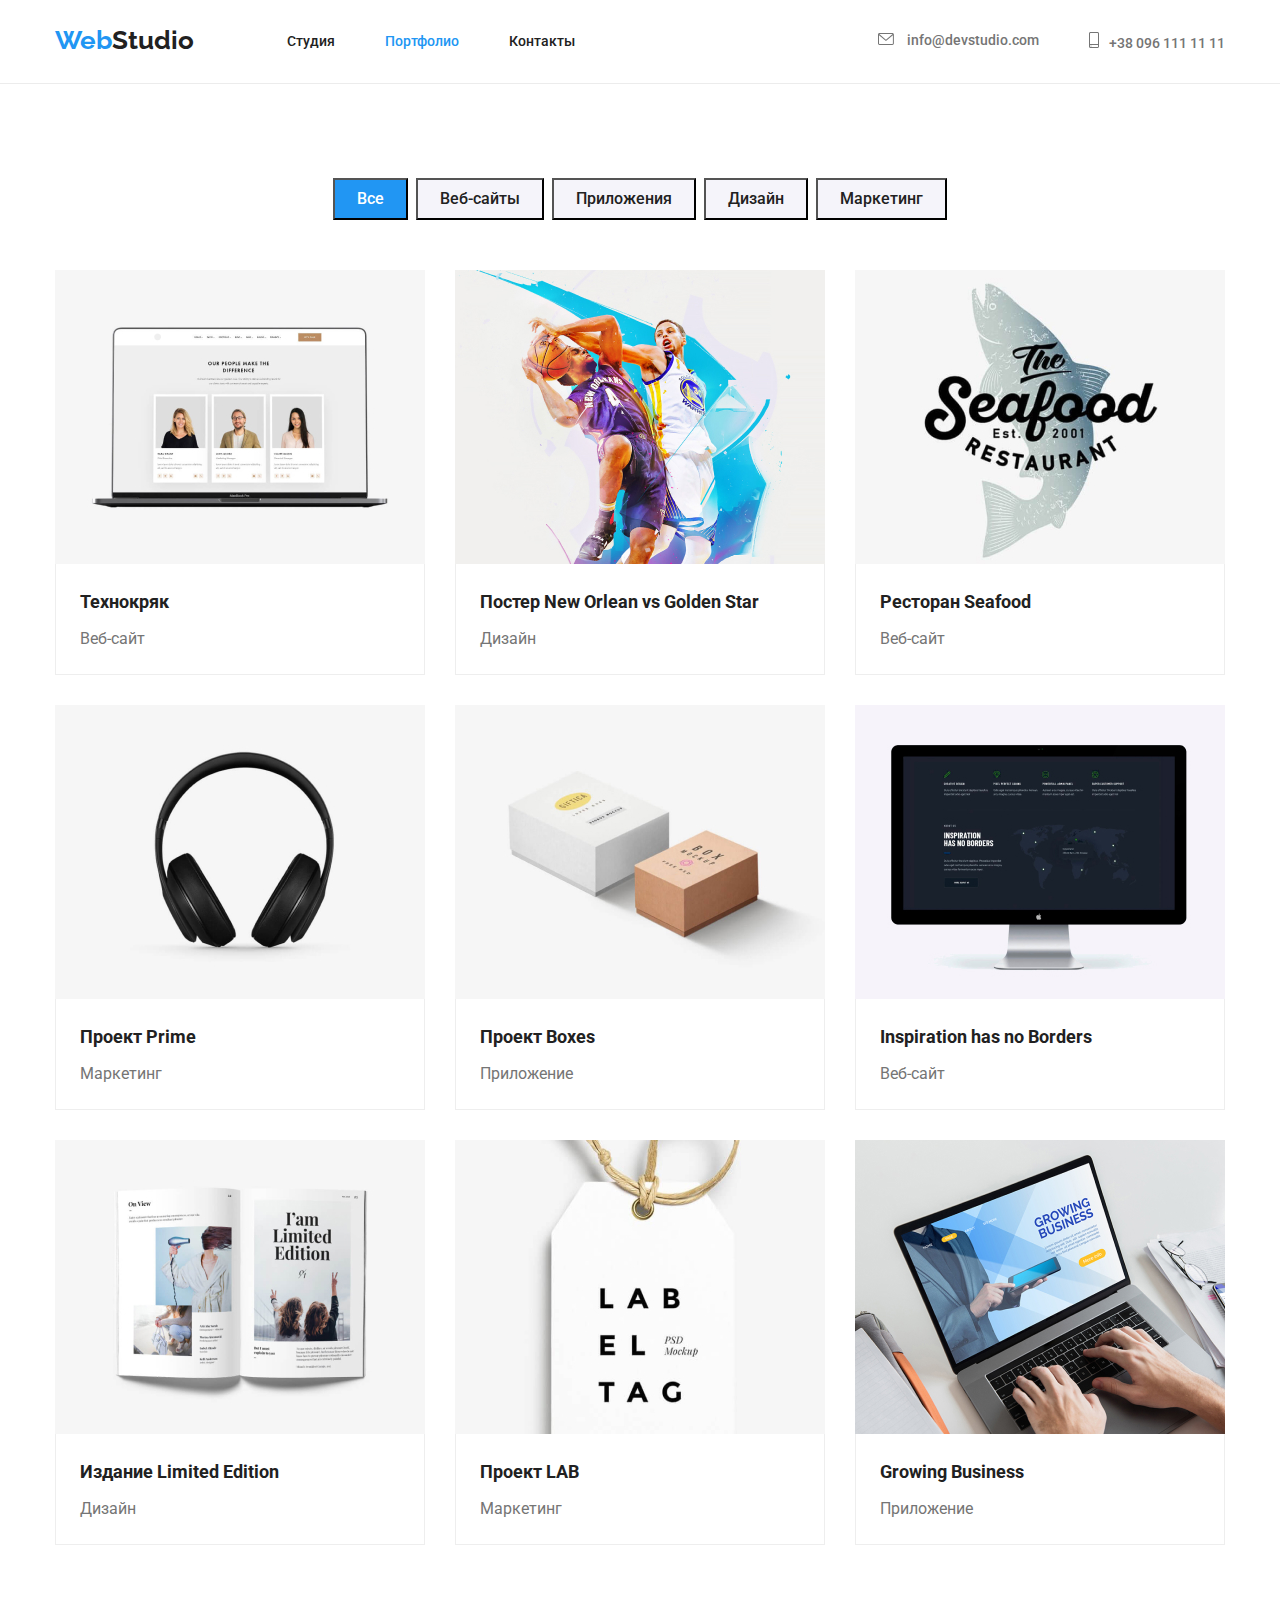
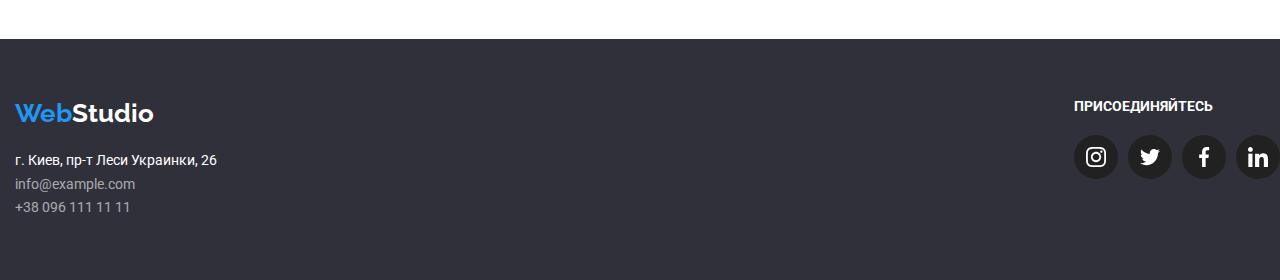
==== commit 335f19fd: "загрузили заново иконки" ====
--- a/portfolio.html
+++ b/portfolio.html
@@ -206,21 +206,21 @@
                 <li class="footer-list-item">
                     <a href="" class="footer-list-link">
                         <svg class="footer-list-icon" width="20" height="20">
-                <use href="./images/icons.svg#icon-twitter"></use>
+                <use href="./images/icons.svg#icon-twitter-1"></use>
               </svg>
                     </a>
                 </li>
                 <li class="footer-list-item">
                     <a href="" class="footer-list-link">
                         <svg class="footer-list-icon" width="20" height="20">
-                <use href="./images/icons.svg#icon-facebook"></use>
+                <use href="./images/icons.svg#icon-facebook-1"></use>
               </svg>
                     </a>
                 </li>
                 <li class="footer-list-item">
                     <a href="" class="footer-list-link">
                         <svg class="footer-list-icon" width="20" height="20">
-                <use href="./images/icons.svg#icon-linkedin"></use>
+                <use href="./images/icons.svg#icon-linkedin-1"></use>
               </svg>
                     </a>
                 </li>
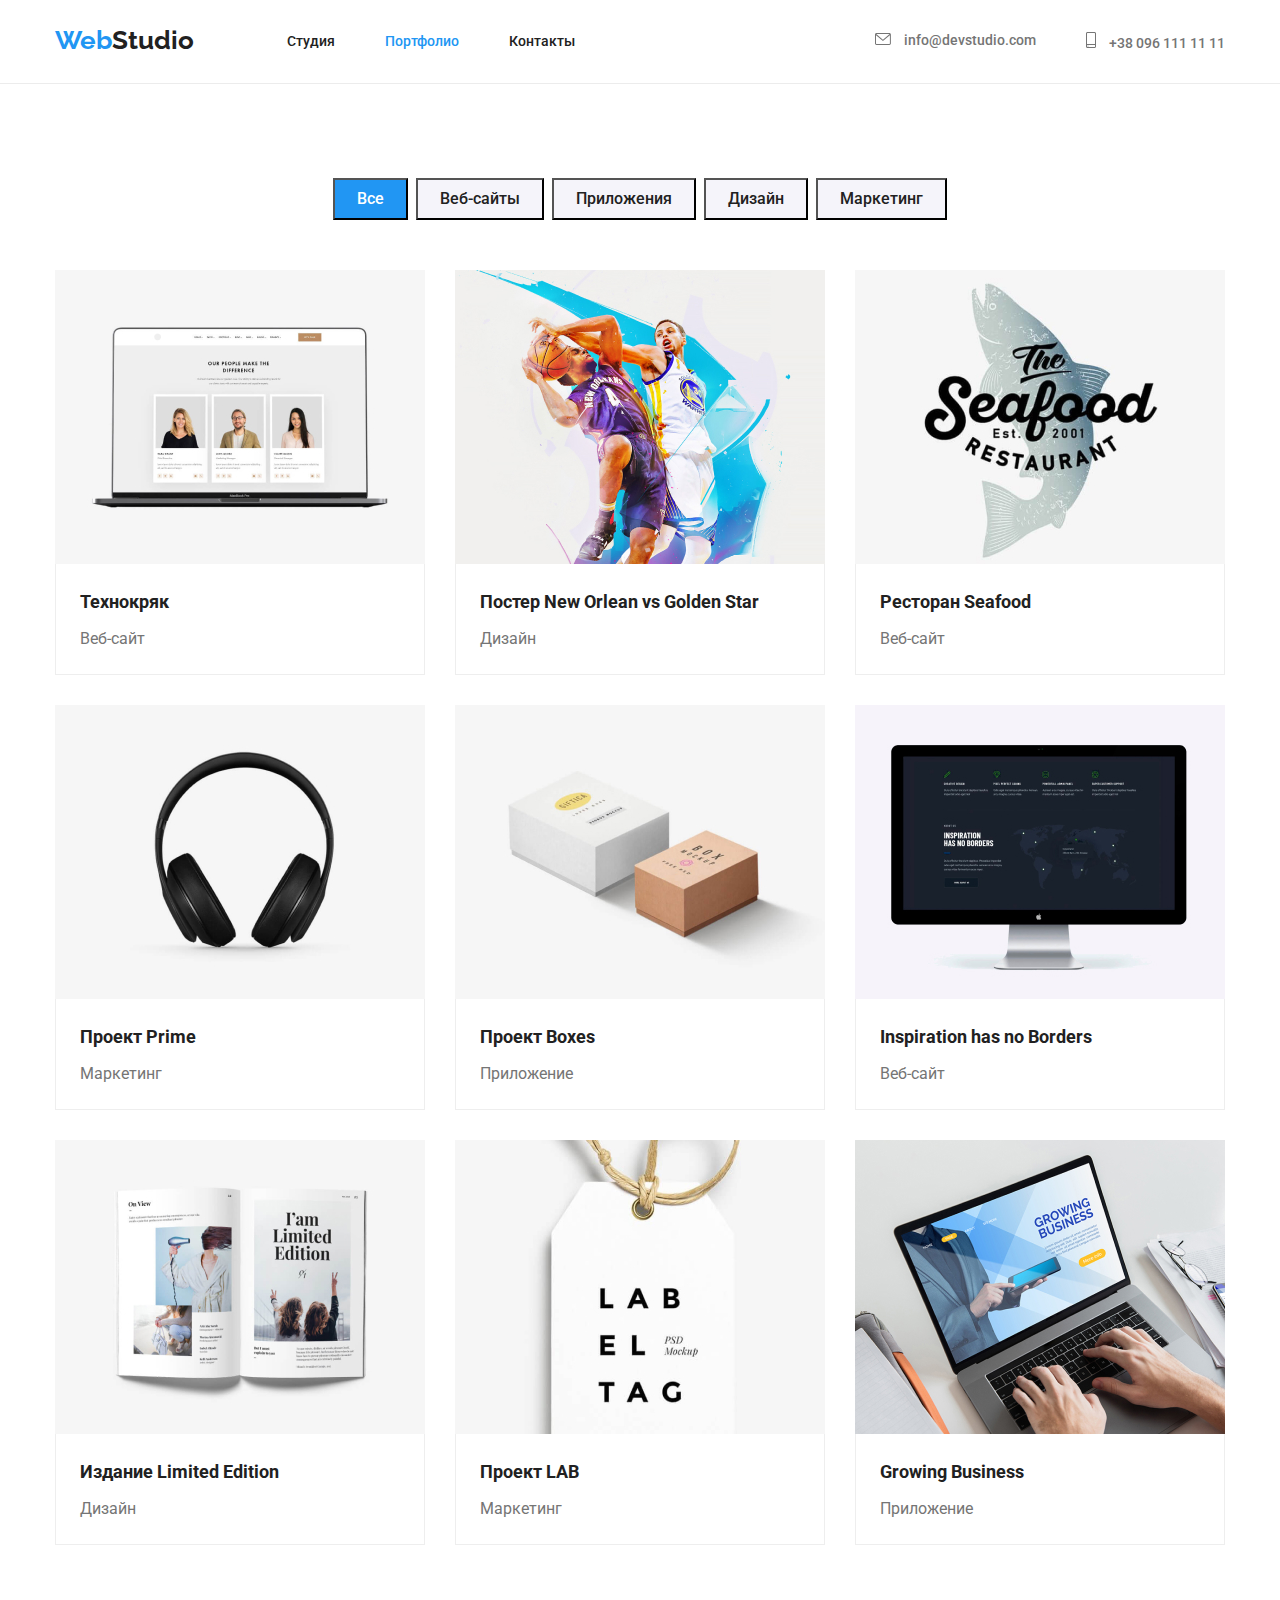
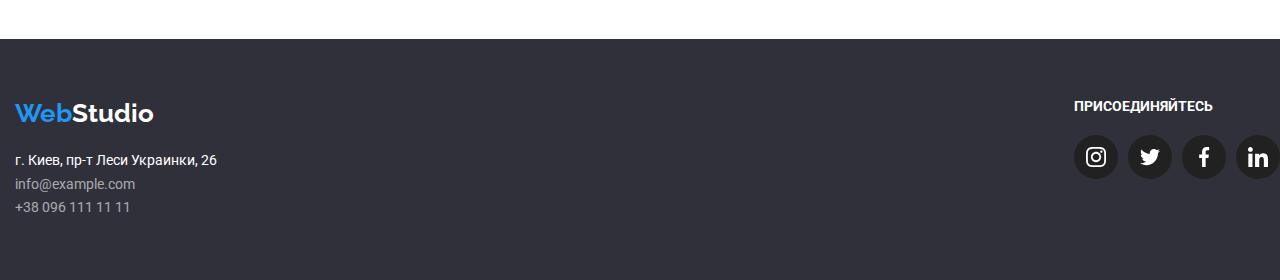
==== commit 6329e8f2: "внесли изменение в спрайт" ====
--- a/portfolio.html
+++ b/portfolio.html
@@ -40,52 +40,48 @@
                         </a>
                     </li>
                     <li class="item">
-                        <a href="tel:+380961111111" class="contact-nav link"><svg class="button-icon-phone">
-                  <use href="./images/icons.svg#icon-smartphone"></use></svg
-                >+38 096 111 11 11</a
-              >
-            </li>
-          </ul>
-        </nav>
-      </div>
+                        <a href="tel:+380961111111" class="contact-nav link">
+                            <svg class="button-icon-phone">
+                  <use href="./images/icons.svg#icon-smartphone"></use>
+                </svg> +38 096 111 11 11
+                        </a>
+                    </li>
+                </ul>
+            </nav>
+        </div>
     </header>
     <main>
-      <section class="section">
-        <div class="container">
-          <h1 class="filters-link visually-hidden">Каталог работ</h1>
-
-          <ul class="list filters">
-            <li class="filters-btn">
-              <button class="style-btn current" type="button">Все</button>
-            </li>
-            <li class="filters-btn">
-              <button class="style-btn" type="button">Веб-сайты</button>
-            </li>
-            <li class="filters-btn">
-              <button class="style-btn" type="button">Приложения</button>
-            </li>
-            <li class="filters-btn">
-              <button class="style-btn" type="button">Дизайн</button>
-            </li>
-            <li class="filters-btn">
-              <button class="style-btn" type="button">Маркетинг</button>
-            </li>
-          </ul>
-
-          <ul class="list catalog">
-            <li class="catalog-link">
-              <a href="" class="link">
-                <img
-                  src="./images/portfolio_1.jpg"
-                  alt="наши сотрудники"
-                  width="370"
-                  height="294"
-                />
-                <div class="catalog-content-wrapper">
-                  <h2 class="section-works">Технокряк</h2>
-                  <p class="subtytle">Веб-сайт</p>
-                </div>
-              </a>
+        <section class="section">
+            <div class="container">
+                <h1 class="filters-link visually-hidden">Каталог работ</h1>
+
+                <ul class="list filters">
+                    <li class="filters-btn">
+                        <button class="style-btn current" type="button">Все</button>
+                    </li>
+                    <li class="filters-btn">
+                        <button class="style-btn" type="button">Веб-сайты</button>
+                    </li>
+                    <li class="filters-btn">
+                        <button class="style-btn" type="button">Приложения</button>
+                    </li>
+                    <li class="filters-btn">
+                        <button class="style-btn" type="button">Дизайн</button>
+                    </li>
+                    <li class="filters-btn">
+                        <button class="style-btn" type="button">Маркетинг</button>
+                    </li>
+                </ul>
+
+                <ul class="list catalog">
+                    <li class="catalog-link">
+                        <a href="" class="link">
+                            <img src="./images/portfolio_1.jpg" alt="наши сотрудники" width="370" height="294" />
+                            <div class="catalog-content-wrapper">
+                                <h2 class="section-works">Технокряк</h2>
+                                <p class="subtytle">Веб-сайт</p>
+                            </div>
+                        </a>
                     </li>
                     <li class="catalog-link">
                         <a href="" class="link">
@@ -162,12 +158,12 @@
                         </a>
                     </li>
                 </ul>
-        </div>
+            </div>
         </section>
-        </main>
-        <footer class="footer">
-            <div class="container">
-                <a class="logo-footer link" href="" lang="en">Web<span class="logo-accent-footer">Studio</span></a
+    </main>
+    <footer class="footer">
+        <div class="container">
+            <a class="logo-footer link" href="" lang="en">Web<span class="logo-accent-footer">Studio</span></a
         >
         <address class="address">
           <ul class="list">
@@ -202,31 +198,31 @@
                 <use href="./images/icons.svg#icon-instagram"></use>
               </svg>
             </a>
-                </li>
-                <li class="footer-list-item">
-                    <a href="" class="footer-list-link">
-                        <svg class="footer-list-icon" width="20" height="20">
+            </li>
+            <li class="footer-list-item">
+                <a href="" class="footer-list-link">
+                    <svg class="footer-list-icon" width="20" height="20">
                 <use href="./images/icons.svg#icon-twitter-1"></use>
               </svg>
-                    </a>
-                </li>
-                <li class="footer-list-item">
-                    <a href="" class="footer-list-link">
-                        <svg class="footer-list-icon" width="20" height="20">
+                </a>
+            </li>
+            <li class="footer-list-item">
+                <a href="" class="footer-list-link">
+                    <svg class="footer-list-icon" width="20" height="20">
                 <use href="./images/icons.svg#icon-facebook-1"></use>
               </svg>
-                    </a>
-                </li>
-                <li class="footer-list-item">
-                    <a href="" class="footer-list-link">
-                        <svg class="footer-list-icon" width="20" height="20">
+                </a>
+            </li>
+            <li class="footer-list-item">
+                <a href="" class="footer-list-link">
+                    <svg class="footer-list-icon" width="20" height="20">
                 <use href="./images/icons.svg#icon-linkedin-1"></use>
               </svg>
-                    </a>
-                </li>
-                </ul>
-            </div>
-        </footer>
+                </a>
+            </li>
+            </ul>
+        </div>
+    </footer>
 </body>
 
 </html>--- a/css/styles.css
+++ b/css/styles.css
@@ -216,7 +216,7 @@
     
     .button-icon:hover,
     .button-icon:focus {
-        color: #2196F3;
+        fill: #2196F3;
     }
     
     .button-icon-phone {
@@ -229,7 +229,7 @@
     
     .button-icon-phone:hover,
     .button-icon-phone:focus {
-        color: #2196F3;
+        fill: #2196F3;
     }
     
     .modal-btn {
@@ -507,6 +507,11 @@
         padding: 16px 32px 16px 32px;
     }
     
+    .clients-list:hover,
+    .clients-list:focus {
+        border: 1px solid#2196F3;
+    }
+    
     .clients-link .clients-list:last-child {
         margin-right: 0;
     }
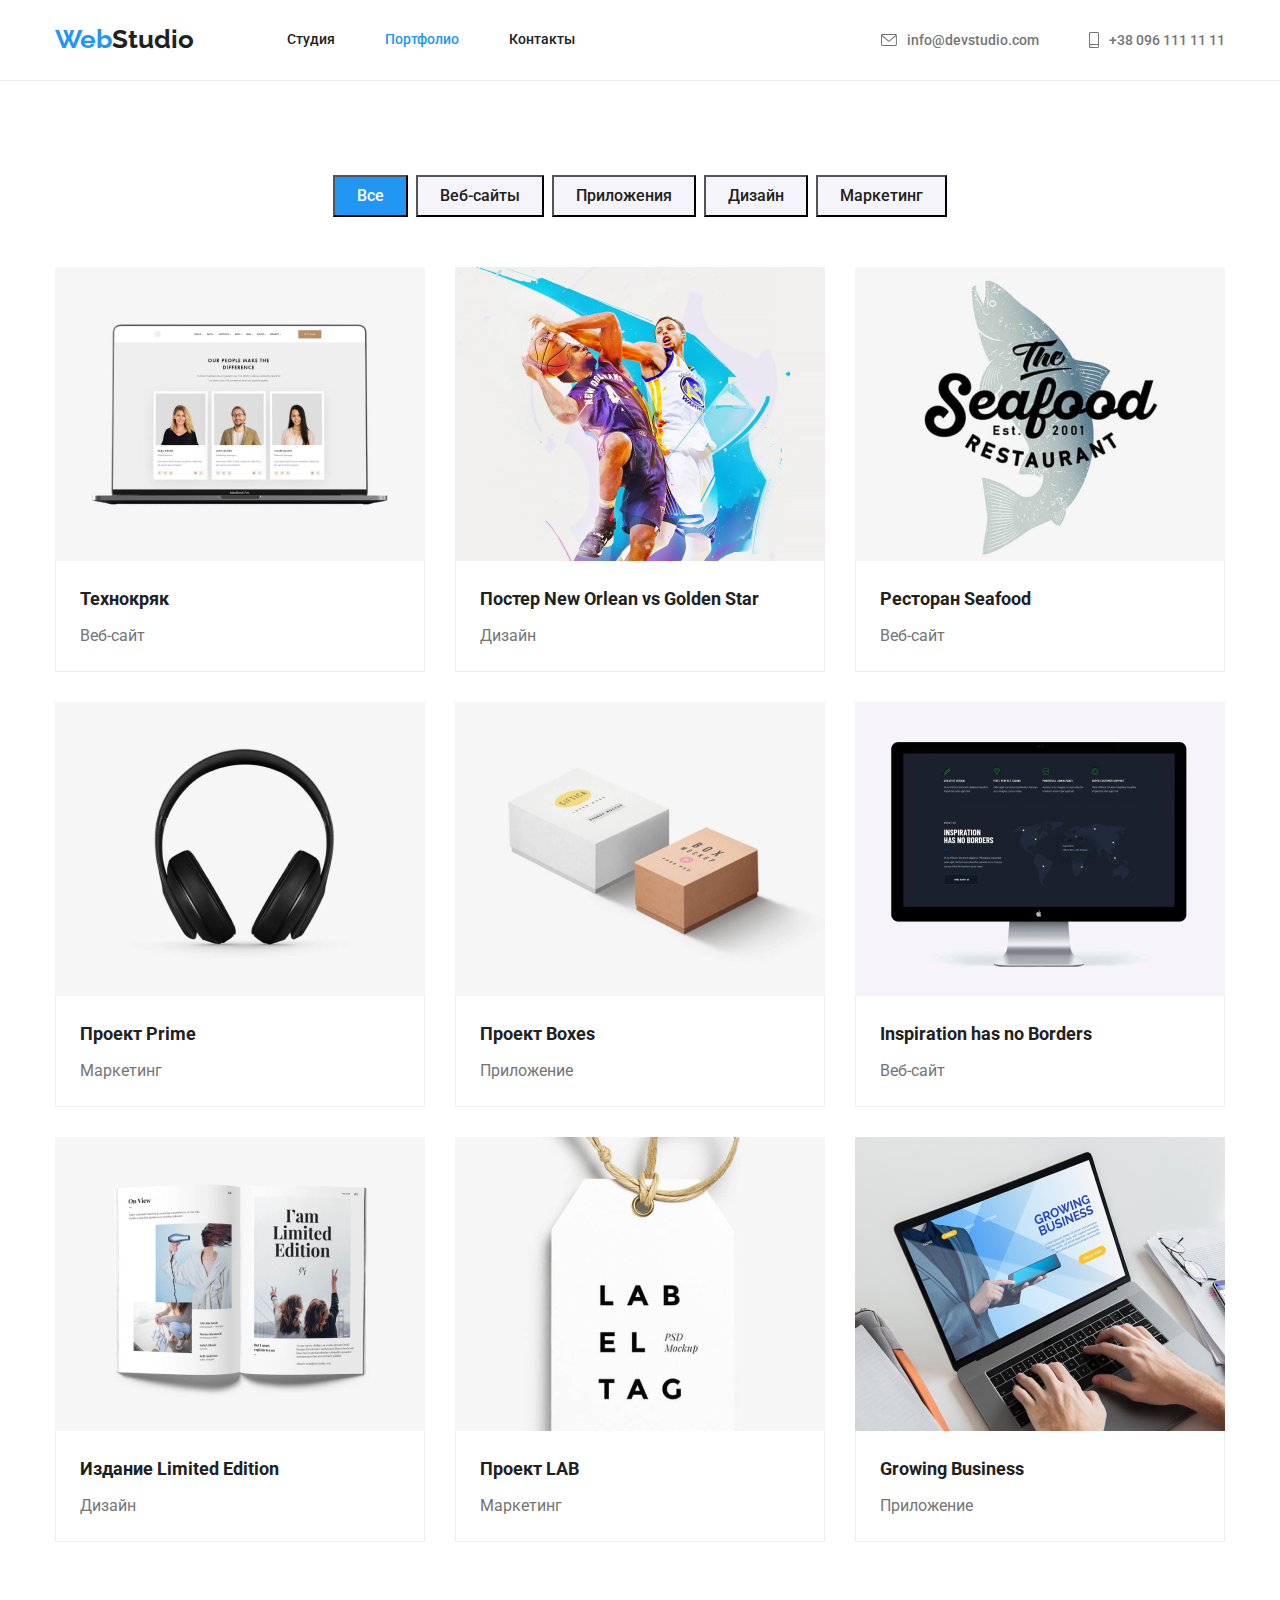
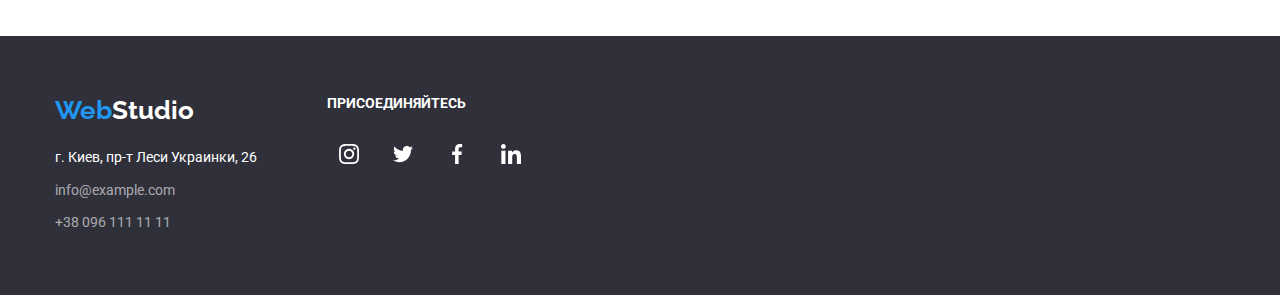
==== commit 4498f0cf: "Откорректировали Портфолио" ====
--- a/portfolio.html
+++ b/portfolio.html
@@ -162,65 +162,68 @@
         </section>
     </main>
     <footer class="footer">
-        <div class="container">
-            <a class="logo-footer link" href="" lang="en">Web<span class="logo-accent-footer">Studio</span></a
-        >
-        <address class="address">
-          <ul class="list">
-            <li>
-              <a
-                href="https://goo.gl/maps/fRFSX92PW33ccEuu6"
-                class="link contact-info"
-                target="_blank"
-                rel="noopener noreferrer"
-                >г. Киев, пр-т Леси Украинки, 26</a
-              >
-            </li>
-            <li>
-              <a href="mailto:info@example.com" class="link contact-info-item"
-                >info@example.com</a
-              >
-            </li>
-            <li>
-              <a href="tel:+380961111111" class="link contact-info-item"
-                >+38 096 111 11 11</a
-              >
-            </li>
-          </ul>
-        </address>
-      </div>
-      <div>
-        <h3 class="footer-title">ПРИСОЕДИНЯЙТЕСЬ</h3>
-        <ul class="footer-list list">
-          <li class="footer-list-item">
-            <a href="" class="footer-list-link">
-              <svg class="footer-list-icon" width="20" height="20">
-                <use href="./images/icons.svg#icon-instagram"></use>
-              </svg>
-            </a>
-            </li>
+        <div class="footer-container">
+            <div>
+                <a class="logo-footer link" href=" " lang="en ">Web<span class="logo-accent-footer">Studio</span></a
+          >
+          <address class="address">
+            <ul class="list">
+              <li class="address-list">
+                <a
+                  href="https://goo.gl/maps/fRFSX92PW33ccEuu6 "
+                  target="_blank "
+                  class="link contact-info"
+                  >г. Киев, пр-т Леси Украинки, 26</a
+                >
+              </li>
+              <li class="address-list">
+                <a
+                  href="mailto:info@example.com "
+                  class="link contact-info-item"
+                  >info@example.com</a
+                >
+              </li>
+              <li>
+                <a href="tel:+380961111111 " class="link contact-info-item"
+                  >+38 096 111 11 11</a
+                >
+              </li>
+            </ul>
+          </address>
+        </div>
+        <div class="footer-icons">
+          <h3 class="footer-title">ПРИСОЕДИНЯЙТЕСЬ</h3>
+          <ul class="footer-list list">
             <li class="footer-list-item">
-                <a href="" class="footer-list-link">
-                    <svg class="footer-list-icon" width="20" height="20">
-                <use href="./images/icons.svg#icon-twitter-1"></use>
-              </svg>
-                </a>
-            </li>
-            <li class="footer-list-item">
-                <a href="" class="footer-list-link">
-                    <svg class="footer-list-icon" width="20" height="20">
-                <use href="./images/icons.svg#icon-facebook-1"></use>
-              </svg>
-                </a>
-            </li>
-            <li class="footer-list-item">
-                <a href="" class="footer-list-link">
-                    <svg class="footer-list-icon" width="20" height="20">
-                <use href="./images/icons.svg#icon-linkedin-1"></use>
-              </svg>
-                </a>
-            </li>
-            </ul>
+              <a href="" class="footer-list-link">
+                <svg class="footer-list-icon" width="20" height="20">
+                  <use href="./images/icons.svg#icon-instagram"></use>
+                </svg>
+              </a>
+                </li>
+                <li class="footer-list-item">
+                    <a href="" class="footer-list-link">
+                        <svg class="footer-list-icon" width="20" height="20">
+                  <use href="./images/icons.svg#icon-twitter-1"></use>
+                </svg>
+                    </a>
+                </li>
+                <li class="footer-list-item">
+                    <a href="" class="footer-list-link">
+                        <svg class="footer-list-icon" width="20" height="20">
+                  <use href="./images/icons.svg#icon-facebook-1"></use>
+                </svg>
+                    </a>
+                </li>
+                <li class="footer-list-item">
+                    <a href="" class="footer-list-link">
+                        <svg class="footer-list-icon" width="20" height="20">
+                  <use href="./images/icons.svg#icon-linkedin-1"></use>
+                </svg>
+                    </a>
+                </li>
+                </ul>
+            </div>
         </div>
     </footer>
 </body>
--- a/css/styles.css
+++ b/css/styles.css
@@ -131,9 +131,10 @@
     }
     
     .menu-contact .contact-nav {
-        display: block;
+        display: flex;
         padding-top: 32px;
         padding-bottom: 32px;
+        align-items: center;
     }
     
     .main-nav {
@@ -461,7 +462,7 @@
     
     .social-list-link:hover .social-list-icon,
     .social-list-link:focus .social-list-icon {
-        fill: #2196F3;
+        fill: #FFFFFF;
     }
     
     .text {
@@ -597,6 +598,11 @@
         padding-left: 15px;
         padding-right: 15px;
         margin: 0 auto;
+        display: flex;
+    }
+    
+    .footer-icons {
+        margin-left: 70px;
     }
     
     .footer-title {
@@ -624,7 +630,7 @@
         width: 44px;
         height: 44px;
         border-radius: 50%;
-        background-color: #212121;
+        background-color:
     }
     
     .footer-list-link:hover,
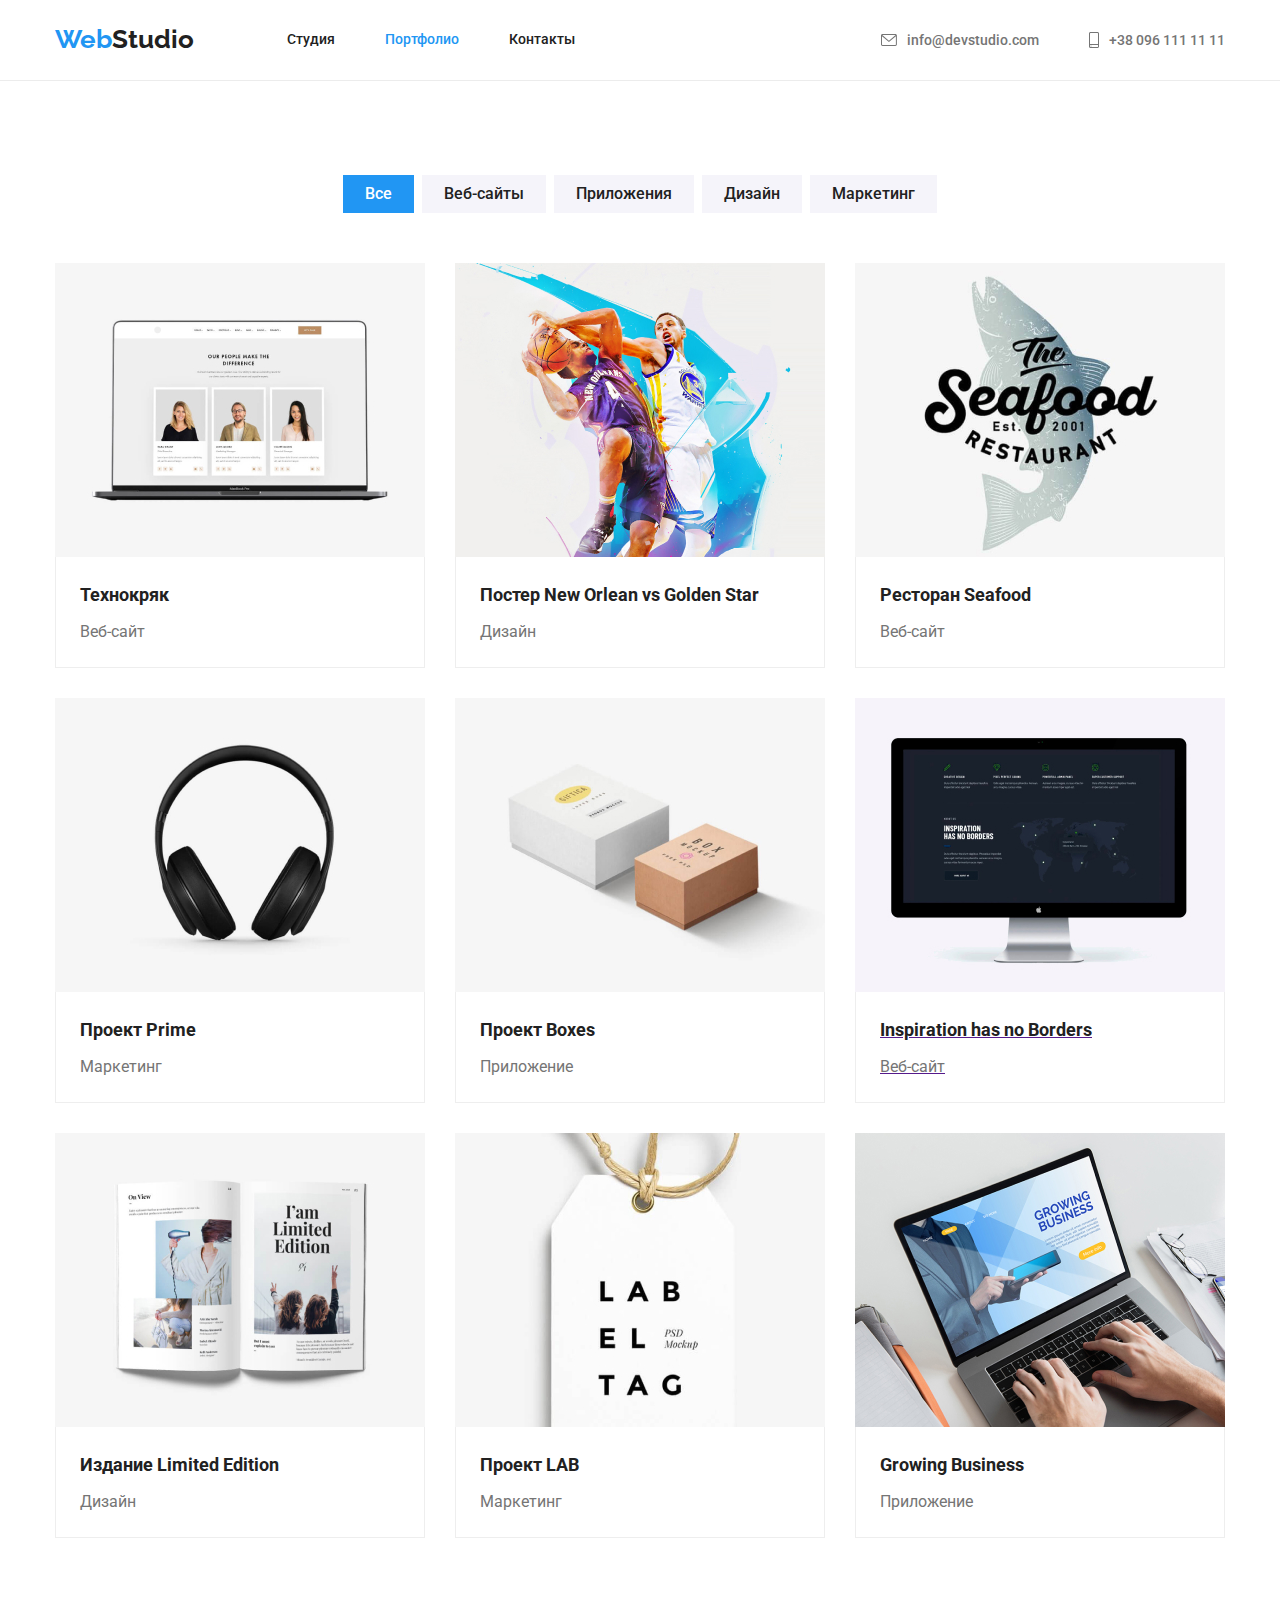
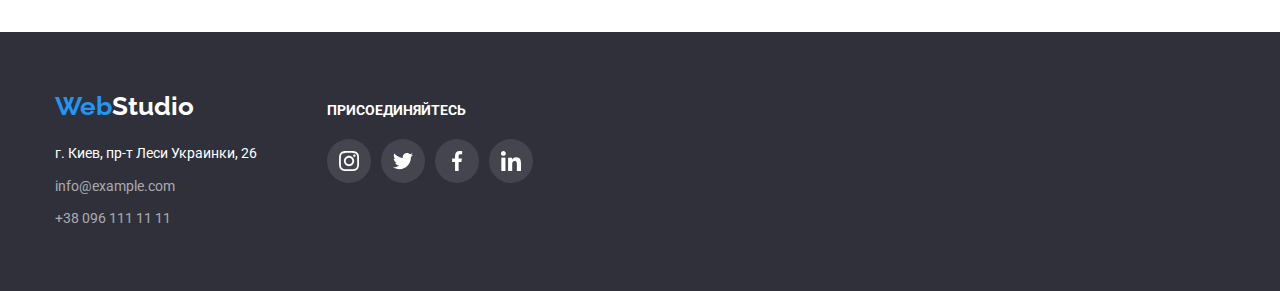
==== commit c63f20f7: "исправили ошибки" ====
--- a/portfolio.html
+++ b/portfolio.html
@@ -75,7 +75,7 @@
 
                 <ul class="list catalog">
                     <li class="catalog-link">
-                        <a href="" class="link">
+                        <a href="" class="catalog-list link">
                             <img src="./images/portfolio_1.jpg" alt="наши сотрудники" width="370" height="294" />
                             <div class="catalog-content-wrapper">
                                 <h2 class="section-works">Технокряк</h2>
@@ -84,7 +84,7 @@
                         </a>
                     </li>
                     <li class="catalog-link">
-                        <a href="" class="link">
+                        <a href="" class="catalog-list link">
                             <img src="./images/portfolio_2.jpg" alt="баскетбол" width="370" height="294" />
                             <div class="catalog-content-wrapper">
                                 <h2 class="section-works">
@@ -95,7 +95,7 @@
                         </a>
                     </li>
                     <li class="catalog-link">
-                        <a href="" class="link">
+                        <a href="" class="catalog-list link">
                             <img src="./images/portfolio_3.jpg" alt="морепродукты" width="370" height="294" />
                             <div class="catalog-content-wrapper">
                                 <h2 class="section-works">Ресторан Seafood</h2>
@@ -104,7 +104,7 @@
                         </a>
                     </li>
                     <li class="catalog-link">
-                        <a href="" class="link">
+                        <a href="" class="catalog-list link">
                             <img src="./images/portfolio_4.jpg" alt="наушники" width="370" height="294" />
                             <div class="catalog-content-wrapper">
                                 <h2 class="section-works">Проект Prime</h2>
@@ -113,7 +113,7 @@
                         </a>
                     </li>
                     <li class="catalog-link">
-                        <a href="" class="link">
+                        <a href="" class="catalog-list link">
                             <img src="./images/portfolio_5.jpg" alt="коробочки" width="370" height="294" />
                             <div class="catalog-content-wrapper">
                                 <h2 class="section-works">Проект Boxes</h2>
@@ -122,7 +122,7 @@
                         </a>
                     </li>
                     <li class="catalog-link">
-                        <a href="" class="link">
+                        <a href="" class="catalog-listlink">
                             <img src="./images/portfolio_6.jpg" alt="монитор" width="370" height="294" />
                             <div class="catalog-content-wrapper">
                                 <h2 class="section-works">Inspiration has no Borders</h2>
@@ -131,7 +131,7 @@
                         </a>
                     </li>
                     <li class="catalog-link">
-                        <a href="" class="link">
+                        <a href="" class="catalog-list link">
                             <img src="./images/portfolio_7.jpg" alt="книга" width="370" height="294" />
                             <div class="catalog-content-wrapper">
                                 <h2 class="section-works">Издание Limited Edition</h2>
@@ -140,7 +140,7 @@
                         </a>
                     </li>
                     <li class="catalog-link">
-                        <a href="" class="link">
+                        <a href="" class="catalog-list link">
                             <img src="./images/portfolio_8.jpg" alt="этикетка" width="370" height="294" />
                             <div class="catalog-content-wrapper">
                                 <h2 class="section-works">Проект LAB</h2>
@@ -149,7 +149,7 @@
                         </a>
                     </li>
                     <li class="catalog-link">
-                        <a href="" class="link">
+                        <a href="" class="catalog-list link">
                             <img src="./images/portfolio_9.jpg" alt="ноутбук" width="370" height="294" />
                             <div class="catalog-content-wrapper">
                                 <h2 class="section-works">Growing Business</h2>
--- a/css/styles.css
+++ b/css/styles.css
@@ -168,16 +168,16 @@
         margin-bottom: 30px;
     }
     
+    .catalog-list :hover,
+    .catalog-list :focus {
+        box-shadow: 0px 4px 0px 1px rgba(0, 0, 0, 0.25);
+    }
+    
     .catalog-content-wrapper {
         border-bottom: 1px solid #EEEEEE;
         border-left: 1px solid #EEEEEE;
         border-right: 1px solid #EEEEEE;
         padding: 20px 24px;
-    }
-    
-    .catalog-link:hover,
-    .catalog-link:focus {
-        box-shadow: 1px 4px 1px 1px rgba(0, 0, 0, 0.16);
     }
     
     .site-nav {
@@ -263,12 +263,14 @@
         text-align: center;
         cursor: pointer;
         padding: 6px 22px 6px 22px;
+        border: none;
     }
     
     .style-btn:hover,
     .style-btn:focus {
         color: #FFFFFF;
         background-color: #2196F3;
+        box-shadow: 0px 4px 0px 1px rgba(0, 0, 0, 0.25);
     }
     
     .style-btn.current {
@@ -290,7 +292,6 @@
         background-image: linear-gradient(to right, rgba(47, 48, 58, 0.4), rgba(47, 48, 58, 0.4)), url(../images/background_hero.jpg);
         background-repeat: no-repeat;
         background-position: center;
-        background-size: contain;
     }
     
     .hero-title {
@@ -503,9 +504,6 @@
         margin-right: 30px;
         width: 170px;
         height: 92px;
-        border: 1px solid#AFB1B8;
-        align-items: center;
-        padding: 16px 32px 16px 32px;
     }
     
     .clients-list:hover,
@@ -517,20 +515,14 @@
         margin-right: 0;
     }
     
-    .clients {
-        width: 106px;
-        height: 60px;
+    .our-clients {
+        width: 100%;
+        height: 100%;
         fill: #AFB1B8;
-        justify-content: center;
-        align-items: center;
-    }
-    
-    .our-clints {
-        width: 106px;
-        height: 60px;
-        fill: #AFB1B8;
-        align-items: center;
-        justify-content: center;
+        display: flex;
+        align-items: center;
+        justify-content: center;
+        border: 1px solid#AFB1B8;
     }
     
     .our-clients-icon {
@@ -599,6 +591,7 @@
         padding-right: 15px;
         margin: 0 auto;
         display: flex;
+        align-items: baseline;
     }
     
     .footer-icons {
@@ -630,7 +623,7 @@
         width: 44px;
         height: 44px;
         border-radius: 50%;
-        background-color:
+        background-color: rgba(255, 255, 255, 0.1);
     }
     
     .footer-list-link:hover,
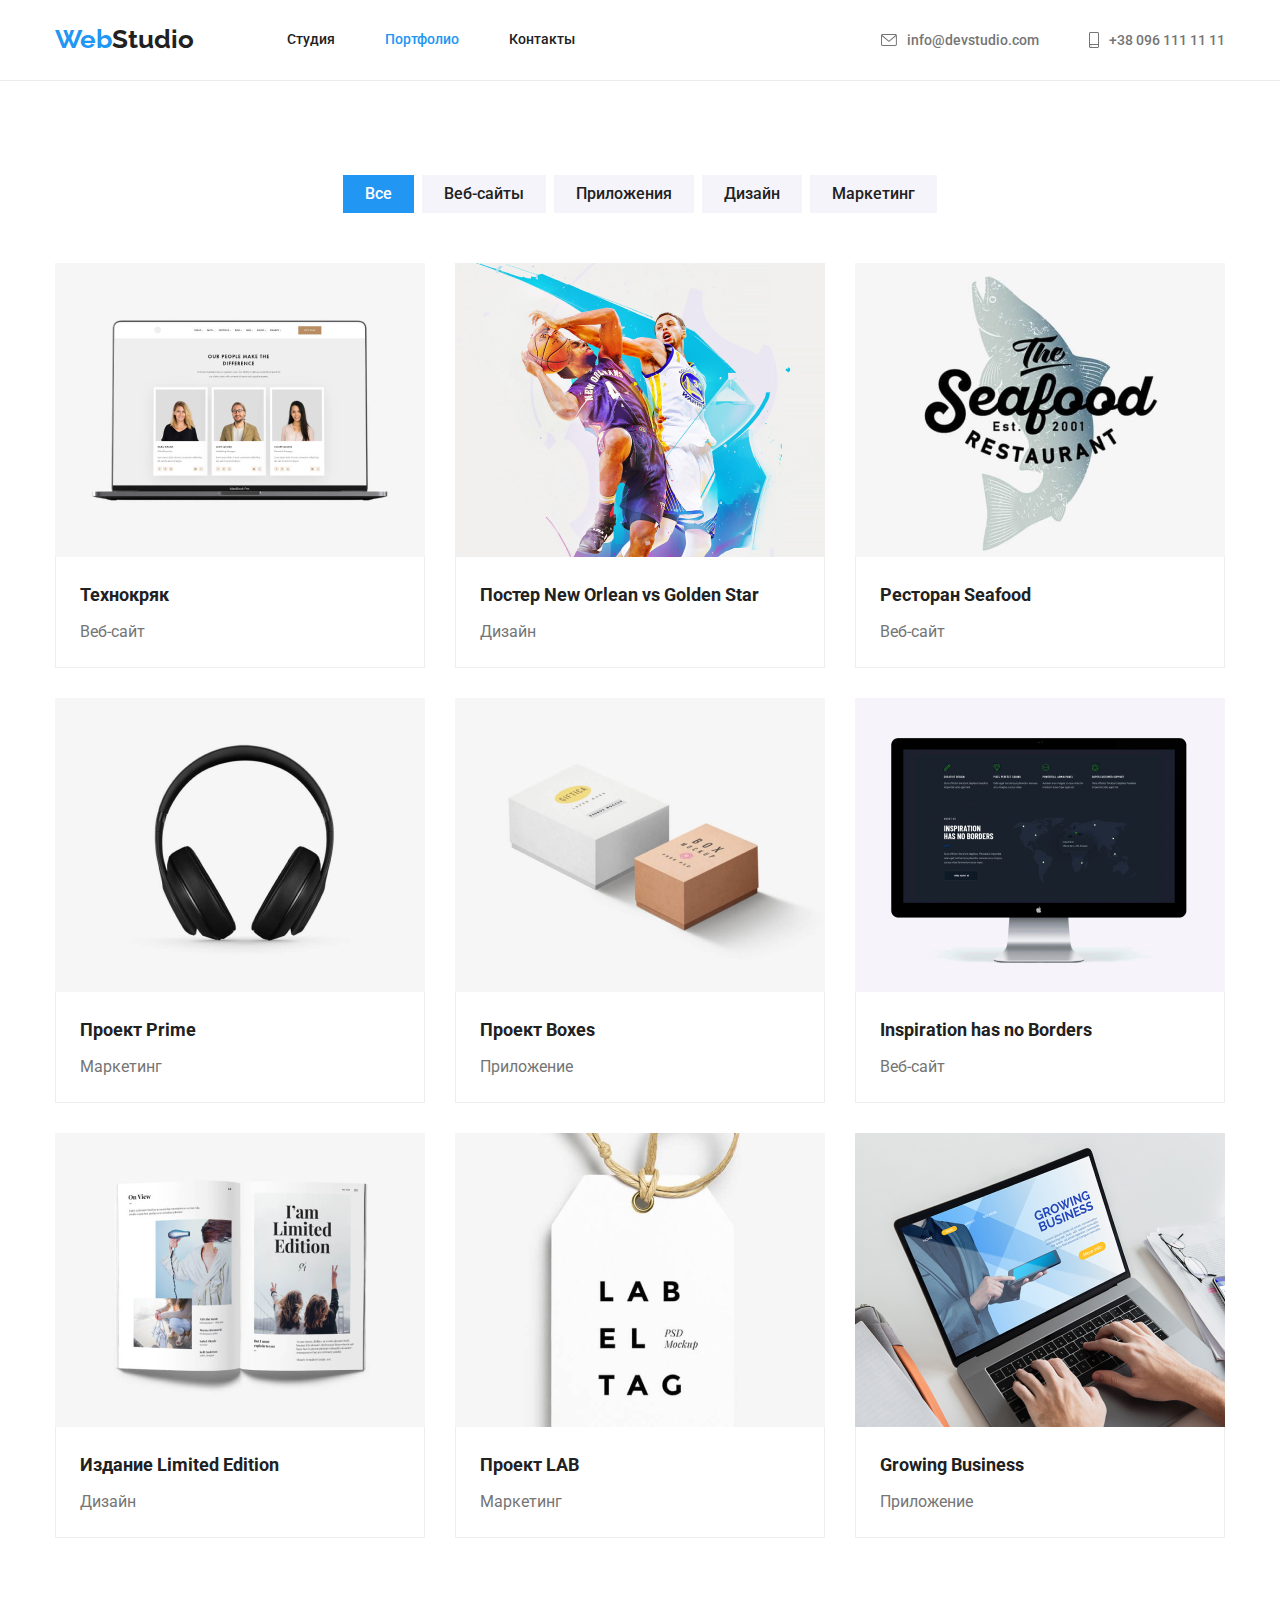
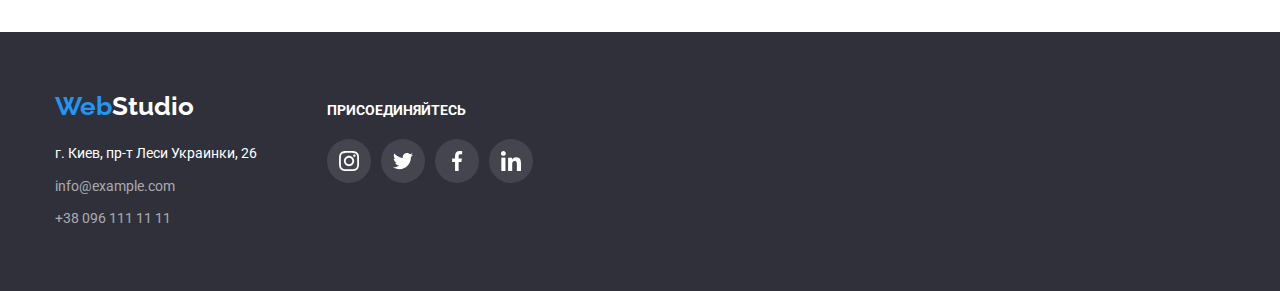
==== commit 16abee2b: "исправили ошибку" ====
--- a/portfolio.html
+++ b/portfolio.html
@@ -122,7 +122,7 @@
                         </a>
                     </li>
                     <li class="catalog-link">
-                        <a href="" class="catalog-listlink">
+                        <a href="" class="catalog-list link">
                             <img src="./images/portfolio_6.jpg" alt="монитор" width="370" height="294" />
                             <div class="catalog-content-wrapper">
                                 <h2 class="section-works">Inspiration has no Borders</h2>
--- a/css/styles.css
+++ b/css/styles.css
@@ -168,8 +168,12 @@
         margin-bottom: 30px;
     }
     
-    .catalog-list :hover,
-    .catalog-list :focus {
+    .catalog-list {
+        display: block;
+    }
+    
+    .catalog-list:hover,
+    .catalog-list:focus {
         box-shadow: 0px 4px 0px 1px rgba(0, 0, 0, 0.25);
     }
     
@@ -215,8 +219,8 @@
         margin-right: 10px;
     }
     
-    .button-icon:hover,
-    .button-icon:focus {
+    .contact-nav:hover .button-icon,
+    .contact-nav:focus .button-icon {
         fill: #2196F3;
     }
     
@@ -228,8 +232,8 @@
         margin-right: 10px;
     }
     
-    .button-icon-phone:hover,
-    .button-icon-phone:focus {
+    .contact-nav:hover .button-icon-phone,
+    .contact-nav:focus .button-icon-phone {
         fill: #2196F3;
     }
     
@@ -530,8 +534,8 @@
         align-items: center;
     }
     
-    .our-clients-icon:hover,
-    .our-clients-icon:focus {
+    .our-clients:hover .our-clients-icon,
+    .our-clients:focus .our-clients-icon {
         fill: #2196F3;
     }
     /*    FOOTER   */
